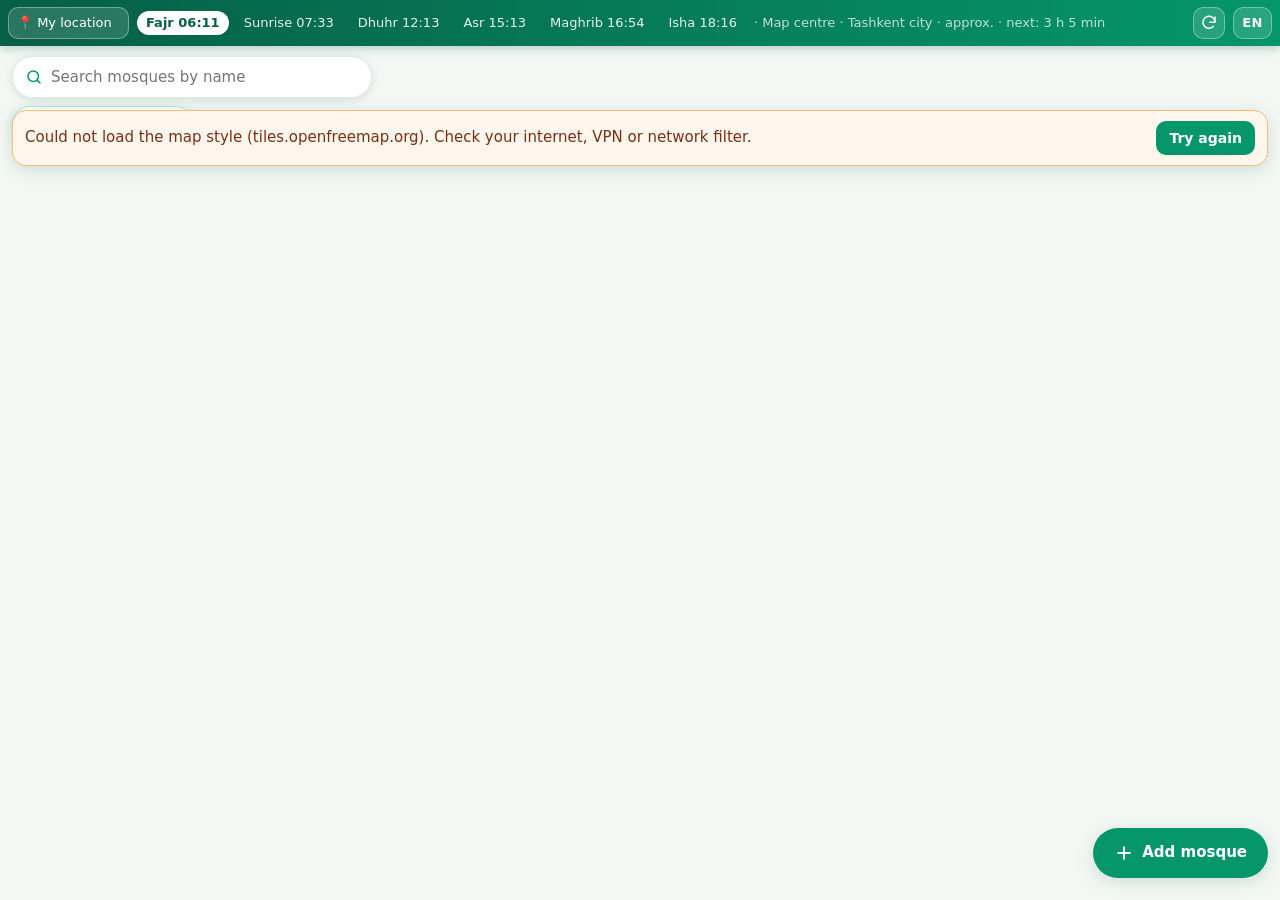
==== web/index.html @ 8be14cea "Nearest mosque: exact API, button with distance and location dot Co-Authored-By: Claude Sonnet 5.5 <" ====
<!doctype html>
<html lang="uz">
<head>
<meta charset="utf-8">
<meta name="viewport" content="width=device-width, initial-scale=1, viewport-fit=cover">
<meta name="theme-color" content="#047857">
<title data-i18n="app.title">Masjid xaritasi</title>
<link rel="preconnect" href="https://tiles.openfreemap.org" crossorigin>
<link rel="preload" as="fetch" href="https://tiles.openfreemap.org/styles/liberty" crossorigin>
<link rel="preload" as="fetch" href="https://tiles.openfreemap.org/planet" crossorigin>
<link rel="preload" as="fetch" href="/api/config" crossorigin>
<link rel="stylesheet" href="style.css">
<link rel="stylesheet" href="vendor/maplibre-gl.css">
<script src="i18n.js" defer></script>
<script src="vendor/maplibre-gl.js" defer></script>
<script src="prayer.js" defer></script>
<script src="app.js" defer></script>
</head>
<body>
<header id="prayer" role="region" data-i18n-aria="prayer.region">
  <select id="region" data-i18n-aria="prayer.region"></select>
  <div id="ptimes"></div>
  <button id="prefresh" class="icon-btn" data-i18n-aria="btn.refresh" type="button">
    <svg viewBox="0 0 24 24" width="18" height="18" aria-hidden="true"><path fill="none" stroke="currentColor" stroke-width="2" stroke-linecap="round" stroke-linejoin="round" d="M20 11a8 8 0 1 0-2.3 5.7M20 4v7h-7"/></svg>
  </button>
  <select id="lang" data-i18n-aria="lang.label"></select>
</header>

<div id="map"></div>

<div id="search">
  <svg viewBox="0 0 24 24" width="18" height="18" aria-hidden="true"><circle cx="11" cy="11" r="7" fill="none" stroke="currentColor" stroke-width="2"/><path d="m20 20-3.5-3.5" stroke="currentColor" stroke-width="2" stroke-linecap="round"/></svg>
  <input id="q" type="search" data-i18n-ph="search.ph" autocomplete="off" maxlength="60" enterkeyhint="search">
  <ul id="results" hidden></ul>
</div>

<button id="nearest" class="chip-btn" type="button">
  <svg viewBox="0 0 24 24" width="18" height="18" aria-hidden="true"><circle cx="12" cy="12" r="3.2" fill="currentColor"/><circle cx="12" cy="12" r="7.5" fill="none" stroke="currentColor" stroke-width="2"/><path d="M12 2v3M12 19v3M2 12h3M19 12h3" stroke="currentColor" stroke-width="2" stroke-linecap="round"/></svg>
  <span data-i18n="nearest.btn">Eng yaqin masjid</span>
</button>

<button id="add-btn" class="fab" type="button">
  <svg viewBox="0 0 24 24" width="20" height="20" aria-hidden="true"><path d="M12 5v14M5 12h14" stroke="currentColor" stroke-width="2.4" stroke-linecap="round"/></svg>
  <span data-i18n="btn.add">Masjid qoʻshish</span>
</button>

<div id="add-bar" hidden>
  <span id="add-hint"></span>
  <button id="add-cancel" class="btn ghost small" type="button" data-i18n="btn.cancel">Bekor</button>
</div>

<aside id="panel" hidden>
  <div class="grabber" aria-hidden="true"></div>
  <button id="panel-close" class="icon-btn close" data-i18n-aria="btn.close" type="button">
    <svg viewBox="0 0 24 24" width="20" height="20" aria-hidden="true"><path d="M6 6l12 12M18 6 6 18" stroke="currentColor" stroke-width="2.2" stroke-linecap="round"/></svg>
  </button>
  <div id="panel-body"></div>
</aside>

<div id="maperr" role="alert" hidden><span id="maperr-text"></span> <button id="maperr-retry" class="btn small" type="button" data-i18n="btn.retry">Qayta urinish</button></div>
<div id="toast" role="status" aria-live="polite" hidden></div>
</body>
</html>
---- web/style.css ----
/* masjid-uz: white + green, light, fast (no web fonts, no frameworks). */
:root{
  --g900:#064e3b;--g800:#065f46;--g700:#047857;--g600:#059669;--g500:#10b981;--g200:#a7f3d0;--g100:#d1fae5;--g50:#ecfdf5;
  --bg:#fff;--soft:#f6faf8;--fg:#0f2a21;--muted:#5b7068;--line:#e2ece7;
  --warn:#b45309;--warn-bg:#fef3c7;--danger:#b91c1c;
  --strip:46px;--r:14px;--sh:0 4px 18px rgba(6,78,59,.16);--sh-sm:0 2px 8px rgba(6,78,59,.14);
  --ease:cubic-bezier(.2,.8,.2,1);
  color-scheme:light;
}
*{box-sizing:border-box;-webkit-tap-highlight-color:transparent}
[hidden]{display:none!important}
html,body{margin:0;height:100%;height:100dvh;overflow:hidden;overscroll-behavior:none;-webkit-text-size-adjust:100%;
  font:15px/1.45 system-ui,-apple-system,"Segoe UI",Roboto,"Noto Sans","Helvetica Neue",Arial,sans-serif;background:var(--bg);color:var(--fg)}
body{-webkit-font-smoothing:antialiased}
button,input,select,textarea{font:inherit;color:inherit}
button{cursor:pointer}
:focus-visible{outline:3px solid var(--g200);outline-offset:1px}
#map{position:absolute;inset:0;background:#f4f8f5}

/* ---------- top strip: daily prayer times ---------- */
#prayer{position:absolute;left:0;right:0;top:0;z-index:20;height:calc(var(--strip) + env(safe-area-inset-top));padding:env(safe-area-inset-top) 8px 0;
  display:flex;align-items:center;gap:8px;color:#fff;font-size:13px;background:linear-gradient(90deg,var(--g800),var(--g600));box-shadow:0 2px 10px rgba(6,78,59,.28)}
#prayer select{flex:none;width:auto;max-width:176px;text-overflow:ellipsis;height:32px;padding:0 8px;border-radius:10px;border:1px solid rgba(255,255,255,.35);background:rgba(255,255,255,.14);
  color:#fff;font-size:13px;appearance:none;-webkit-appearance:none;cursor:pointer;transition:background .15s}
#prayer select:hover{background:rgba(255,255,255,.24)}
#prayer select option{color:#0f2a21;background:#fff}
#lang{max-width:64px!important;text-align:center;font-weight:700;letter-spacing:.02em}
#ptimes{display:flex;align-items:center;gap:6px;flex:1;min-width:0;overflow-x:auto;white-space:nowrap;scrollbar-width:none;mask-image:linear-gradient(90deg,#000 92%,transparent)}
#ptimes::-webkit-scrollbar{display:none}
#ptimes span{flex:none;padding:3px 9px;border-radius:99px;opacity:.9}
#ptimes span.next{background:#fff;color:var(--g800);font-weight:700;opacity:1;box-shadow:0 1px 4px rgba(0,0,0,.18)}
#ptimes span.info{opacity:.75;padding-left:2px}
.icon-btn{flex:none;display:inline-grid;place-items:center;width:32px;height:32px;padding:0;border-radius:10px;border:1px solid rgba(255,255,255,.35);background:rgba(255,255,255,.14);color:#fff;transition:background .15s,transform .15s}
.icon-btn:hover{background:rgba(255,255,255,.26)}.icon-btn:active{transform:scale(.92)}
.icon-btn.spin svg{animation:spin .7s linear}
@keyframes spin{to{transform:rotate(360deg)}}

/* ---------- search ---------- */
#search{position:absolute;z-index:15;left:12px;top:calc(var(--strip) + 10px + env(safe-area-inset-top));width:min(360px,calc(100% - 76px))}
#search>svg{position:absolute;left:13px;top:12px;color:var(--g600);pointer-events:none}
#search input{width:100%;height:42px;padding:0 14px 0 38px;border-radius:99px;border:1px solid var(--line);background:#fff;box-shadow:var(--sh-sm);transition:box-shadow .2s,border-color .2s}
#search input:focus{outline:none;border-color:var(--g500);box-shadow:0 0 0 4px rgba(16,185,129,.18),var(--sh-sm)}
#results{list-style:none;margin:6px 0 0;padding:6px;background:#fff;border-radius:var(--r);box-shadow:var(--sh);max-height:52vh;overflow:auto;animation:pop .16s var(--ease)}
#results li{padding:10px 12px;border-radius:10px;cursor:pointer;transition:background .12s}
#results li:hover,#results li:focus{background:var(--g50)}
#results li.muted{color:var(--muted);cursor:default}
@keyframes pop{from{opacity:0;transform:translateY(-4px) scale(.98)}to{opacity:1;transform:none}}

/* ---------- map chrome ---------- */
.maplibregl-ctrl-top-right{top:calc(var(--strip) + env(safe-area-inset-top))!important}
.maplibregl-ctrl-group{border-radius:12px!important;box-shadow:var(--sh-sm)!important;overflow:hidden}
.maplibregl-ctrl-group button{width:36px;height:36px}
.maplibregl-popup-content{border-radius:var(--r)!important;padding:14px!important;box-shadow:var(--sh)!important;font:inherit}
.maplibregl-popup-close-button{font-size:20px;padding:4px 9px;color:var(--muted)}

/* ---------- buttons ---------- */
.btn,.fab{display:inline-flex;align-items:center;justify-content:center;gap:8px;min-height:42px;padding:0 16px;border:1px solid transparent;border-radius:12px;font-weight:600;
  background:var(--g600);color:#fff;text-decoration:none;transition:background .15s,transform .12s,box-shadow .2s}
.btn:hover,.fab:hover{background:var(--g700)}
.btn:active,.fab:active{transform:scale(.97)}
.btn.small{min-height:34px;padding:0 12px;border-radius:10px;font-size:14px}
.btn.ghost{background:#fff;color:var(--g700);border-color:var(--g200)}
.btn.ghost:hover{background:var(--g50)}
.btn.danger{background:#fff;color:var(--danger);border-color:#fecaca}
.btn.danger:hover{background:#fef2f2}
.btn[disabled]{opacity:.55;pointer-events:none}
.fab{position:absolute;z-index:15;right:12px;bottom:calc(22px + env(safe-area-inset-bottom));min-height:50px;padding:0 20px;border-radius:99px;box-shadow:var(--sh);font-size:15px;animation:pop .3s var(--ease)}
#add-bar{position:absolute;z-index:16;left:12px;right:12px;top:calc(var(--strip) + 10px + env(safe-area-inset-top));display:flex;gap:10px;align-items:center;justify-content:space-between;
  padding:8px 8px 8px 16px;border-radius:99px;background:var(--g700);color:#fff;font-weight:600;box-shadow:var(--sh);animation:pop .2s var(--ease)}
#add-bar .btn.ghost{background:rgba(255,255,255,.16);color:#fff;border-color:rgba(255,255,255,.4)}

/* ---------- panel (bottom sheet on phones, card on wide screens) ---------- */
#panel{position:absolute;z-index:18;left:0;right:0;bottom:0;max-height:56vh;max-height:56dvh;overflow:auto;overscroll-behavior:contain;background:#fff;border-radius:22px 22px 0 0;
  padding:8px 18px calc(20px + env(safe-area-inset-bottom));box-shadow:0 -6px 28px rgba(6,78,59,.2);animation:sheet .28s var(--ease);scrollbar-width:thin}
.grabber{width:42px;height:4px;border-radius:4px;background:var(--line);margin:2px auto 8px}
#panel .close{position:absolute;right:10px;top:10px;border-color:var(--line);background:var(--soft);color:var(--muted)}
#panel .close:hover{background:var(--g50);color:var(--g700)}
@keyframes sheet{from{transform:translateY(40px);opacity:0}to{transform:none;opacity:1}}
@keyframes slide{from{transform:translateX(-24px);opacity:0}to{transform:none;opacity:1}}
@media(min-width:700px),(orientation:landscape) and (max-height:520px){
  #panel{left:12px;right:auto;top:calc(var(--strip) + 64px);bottom:12px;width:min(390px,56vw);max-height:none;border-radius:20px;padding-top:18px;animation:slide .28s var(--ease);box-shadow:var(--sh)}
  .grabber{display:none}
}
#panel-body>div{animation:fade .22s var(--ease)}
@keyframes fade{from{opacity:0;transform:translateY(6px)}to{opacity:1;transform:none}}
h2{margin:6px 40px 8px 0;font-size:20px;line-height:1.25;color:var(--g900)}
h3{margin:18px 0 8px;font-size:12px;font-weight:700;color:var(--muted);text-transform:uppercase;letter-spacing:.06em}
p{margin:8px 0}
.muted{color:var(--muted);font-size:13px}.missing{color:var(--muted);font-style:italic}
.row{display:flex;gap:8px;flex-wrap:wrap;margin:14px 0 4px}
.stack>*+*{margin-top:6px}

.badge{display:inline-flex;align-items:center;gap:6px;padding:4px 10px;border-radius:99px;font-size:12.5px;font-weight:600;background:var(--g100);color:var(--g800)}
.badge::before{content:"";width:7px;height:7px;border-radius:50%;background:var(--g600)}
.badge.verified{background:var(--g700);color:#fff}.badge.verified::before{background:#fff}
.badge.neutral{background:#eef3f0;color:var(--muted)}.badge.neutral::before{background:#9fb3aa}
.badge.reported{background:var(--warn-bg);color:var(--warn)}.badge.reported::before{background:var(--warn)}

/* prayer-time tiles */
.times{display:grid;grid-template-columns:repeat(3,1fr);gap:8px}
.tile{padding:10px 8px;border-radius:12px;background:var(--soft);border:1px solid var(--line);text-align:center}
.tile b{display:block;font-size:19px;color:var(--g800);font-variant-numeric:tabular-nums}
.tile small{display:block;color:var(--muted);font-size:12px}
.tile.empty b{color:#b6c4be;font-weight:500}
.tile.jumuah{background:var(--g50);border-color:var(--g200)}

/* forms */
label{display:block;margin:12px 0 4px;font-size:13px;font-weight:600;color:var(--muted)}
input,select,textarea{width:100%;padding:10px 12px;border-radius:12px;border:1px solid var(--line);background:#fff;transition:border-color .15s,box-shadow .15s}
input:focus,select:focus,textarea:focus{outline:none;border-color:var(--g500);box-shadow:0 0 0 4px rgba(16,185,129,.16)}
.grid{display:grid;grid-template-columns:repeat(3,1fr);gap:8px}
.grid label{margin-top:4px;font-size:12px}
.grid input{padding:8px 6px;text-align:center}
@media(max-width:380px){.grid,.times{grid-template-columns:repeat(2,1fr)}}

.hist{margin:10px 0;padding:2px 0 2px 12px;border-left:3px solid var(--g200);font-size:13.5px}
.hist b{color:var(--g800)}
.dup{margin:10px 0;padding:12px;border:1px solid #fcd34d;background:#fffbeb;border-radius:12px}
.link-btn{margin-top:8px}

/* skeleton while a mosque loads */
.sk{border-radius:10px;background:linear-gradient(90deg,#eef4f1 25%,#e2ece7 37%,#eef4f1 63%);background-size:400% 100%;animation:sk 1.2s ease infinite}
@keyframes sk{0%{background-position:100% 0}100%{background-position:0 0}}

#toast{position:absolute;z-index:40;left:50%;transform:translateX(-50%);bottom:calc(92px + env(safe-area-inset-bottom));max-width:min(92vw,420px);padding:11px 18px;border-radius:99px;
  background:var(--g900);color:#fff;font-weight:500;box-shadow:var(--sh);text-align:center;animation:pop .2s var(--ease)}
#maperr{position:absolute;z-index:30;left:12px;right:12px;top:calc(var(--strip) + 64px + env(safe-area-inset-top));display:flex;gap:10px;align-items:center;justify-content:space-between;
  padding:10px 12px;border-radius:var(--r);background:#fff7ed;border:1px solid #fdba74;color:#7c2d12;box-shadow:var(--sh)}
@media(prefers-reduced-motion:reduce){*,*::before,*::after{animation-duration:.001ms!important;transition-duration:.001ms!important}}

/* nearest-mosque button and "you are here" dot */
.chip-btn{position:absolute;z-index:15;left:12px;top:calc(var(--strip) + 60px + env(safe-area-inset-top));display:inline-flex;align-items:center;gap:7px;height:36px;padding:0 14px 0 11px;
  border-radius:99px;border:1px solid var(--g200);background:#fff;color:var(--g700);font-weight:600;font-size:14px;box-shadow:var(--sh-sm);transition:background .15s,transform .12s;animation:pop .3s var(--ease)}
.chip-btn:hover{background:var(--g50)}.chip-btn:active{transform:scale(.96)}.chip-btn[disabled]{opacity:.6;pointer-events:none}
.me-dot{width:18px;height:18px;border-radius:50%;background:#2563eb;border:3px solid #fff;box-shadow:0 0 0 6px rgba(37,99,235,.22),0 1px 5px rgba(0,0,0,.35)}
.dist{display:inline-flex;align-items:center;gap:6px;margin:8px 0 2px;padding:5px 11px;border-radius:99px;background:var(--g50);border:1px solid var(--g200);color:var(--g800);font-weight:700;font-size:13px}
---- web/vendor/maplibre-gl.css ----
.maplibregl-map{font:12px/20px Helvetica Neue,Arial,Helvetica,sans-serif;overflow:hidden;position:relative;-webkit-tap-highlight-color:rgb(0 0 0/0)}.maplibregl-canvas{left:0;position:absolute;top:0}.maplibregl-map:fullscreen{height:100%;width:100%}.maplibregl-ctrl-group button.maplibregl-ctrl-compass{touch-action:none}.maplibregl-canvas-container.maplibregl-interactive,.maplibregl-ctrl-group button.maplibregl-ctrl-compass{cursor:grab;-webkit-user-select:none;-moz-user-select:none;user-select:none}.maplibregl-canvas-container.maplibregl-interactive.maplibregl-track-pointer{cursor:pointer}.maplibregl-canvas-container.maplibregl-interactive:active,.maplibregl-ctrl-group button.maplibregl-ctrl-compass:active{cursor:grabbing}.maplibregl-canvas-container.maplibregl-touch-zoom-rotate,.maplibregl-canvas-container.maplibregl-touch-zoom-rotate .maplibregl-canvas{touch-action:pan-x pan-y}.maplibregl-canvas-container.maplibregl-touch-drag-pan,.maplibregl-canvas-container.maplibregl-touch-drag-pan .maplibregl-canvas{touch-action:pinch-zoom}.maplibregl-canvas-container.maplibregl-touch-zoom-rotate.maplibregl-touch-drag-pan,.maplibregl-canvas-container.maplibregl-touch-zoom-rotate.maplibregl-touch-drag-pan .maplibregl-canvas{touch-action:none}.maplibregl-canvas-container.maplibregl-touch-drag-pan.maplibregl-cooperative-gestures,.maplibregl-canvas-container.maplibregl-touch-drag-pan.maplibregl-cooperative-gestures .maplibregl-canvas{touch-action:pan-x pan-y}.maplibregl-ctrl-bottom-left,.maplibregl-ctrl-bottom-right,.maplibregl-ctrl-top-left,.maplibregl-ctrl-top-right{pointer-events:none;position:absolute;z-index:2}.maplibregl-ctrl-top-left{left:0;top:0}.maplibregl-ctrl-top-right{right:0;top:0}.maplibregl-ctrl-bottom-left{bottom:0;left:0}.maplibregl-ctrl-bottom-right{bottom:0;right:0}.maplibregl-ctrl{clear:both;pointer-events:auto;transform:translate(0)}.maplibregl-ctrl-top-left .maplibregl-ctrl{float:left;margin:10px 0 0 10px}.maplibregl-ctrl-top-right .maplibregl-ctrl{float:right;margin:10px 10px 0 0}.maplibregl-ctrl-bottom-left .maplibregl-ctrl{float:left;margin:0 0 10px 10px}.maplibregl-ctrl-bottom-right .maplibregl-ctrl{float:right;margin:0 10px 10px 0}.maplibregl-ctrl-group{background:#fff;border-radius:4px}.maplibregl-ctrl-group:not(:empty){box-shadow:0 0 0 2px rgba(0,0,0,.1)}@media (forced-colors:active){.maplibregl-ctrl-group:not(:empty){box-shadow:0 0 0 2px ButtonText}}.maplibregl-ctrl-group button{background-color:transparent;border:0;box-sizing:border-box;cursor:pointer;display:block;height:29px;outline:none;padding:0;width:29px}.maplibregl-ctrl-group button+button{border-top:1px solid #ddd}.maplibregl-ctrl button .maplibregl-ctrl-icon{background-position:50%;background-repeat:no-repeat;display:block;height:100%;width:100%}@media (forced-colors:active){.maplibregl-ctrl-icon{background-color:transparent}.maplibregl-ctrl-group button+button{border-top:1px solid ButtonText}}.maplibregl-ctrl button::-moz-focus-inner{border:0;padding:0}.maplibregl-ctrl-attrib-button:focus,.maplibregl-ctrl-group button:focus{box-shadow:0 0 2px 2px #0096ff}.maplibregl-ctrl button:disabled{cursor:not-allowed}.maplibregl-ctrl button:disabled .maplibregl-ctrl-icon{opacity:.25}.maplibregl-ctrl button:not(:disabled):hover{background-color:rgb(0 0 0/5%)}.maplibregl-ctrl-group button:focus:focus-visible{box-shadow:0 0 2px 2px #0096ff}.maplibregl-ctrl-group button:focus:not(:focus-visible){box-shadow:none}.maplibregl-ctrl-group button:focus:first-child{border-radius:4px 4px 0 0}.maplibregl-ctrl-group button:focus:last-child{border-radius:0 0 4px 4px}.maplibregl-ctrl-group button:focus:only-child{border-radius:inherit}.maplibregl-ctrl button.maplibregl-ctrl-zoom-out .maplibregl-ctrl-icon{background-image:url("data:image/svg+xml;charset=utf-8,%3Csvg xmlns='http://www.w3.org/2000/svg' width='29' height='29' fill='%23333' viewBox='0 0 29 29'%3E%3Cpath d='M10 13c-.75 0-1.5.75-1.5 1.5S9.25 16 10 16h9c.75 0 1.5-.75 1.5-1.5S19.75 13 19 13z'/%3E%3C/svg%3E")}.maplibregl-ctrl button.maplibregl-ctrl-zoom-in .maplibregl-ctrl-icon{background-image:url("data:image/svg+xml;charset=utf-8,%3Csvg xmlns='http://www.w3.org/2000/svg' width='29' height='29' fill='%23333' viewBox='0 0 29 29'%3E%3Cpath d='M14.5 8.5c-.75 0-1.5.75-1.5 1.5v3h-3c-.75 0-1.5.75-1.5 1.5S9.25 16 10 16h3v3c0 .75.75 1.5 1.5 1.5S16 19.75 16 19v-3h3c.75 0 1.5-.75 1.5-1.5S19.75 13 19 13h-3v-3c0-.75-.75-1.5-1.5-1.5'/%3E%3C/svg%3E")}@media (forced-colors:active){.maplibregl-ctrl button.maplibregl-ctrl-zoom-out .maplibregl-ctrl-icon{background-image:url("data:image/svg+xml;charset=utf-8,%3Csvg xmlns='http://www.w3.org/2000/svg' width='29' height='29' fill='%23fff' viewBox='0 0 29 29'%3E%3Cpath d='M10 13c-.75 0-1.5.75-1.5 1.5S9.25 16 10 16h9c.75 0 1.5-.75 1.5-1.5S19.75 13 19 13z'/%3E%3C/svg%3E")}.maplibregl-ctrl button.maplibregl-ctrl-zoom-in .maplibregl-ctrl-icon{background-image:url("data:image/svg+xml;charset=utf-8,%3Csvg xmlns='http://www.w3.org/2000/svg' width='29' height='29' fill='%23fff' viewBox='0 0 29 29'%3E%3Cpath d='M14.5 8.5c-.75 0-1.5.75-1.5 1.5v3h-3c-.75 0-1.5.75-1.5 1.5S9.25 16 10 16h3v3c0 .75.75 1.5 1.5 1.5S16 19.75 16 19v-3h3c.75 0 1.5-.75 1.5-1.5S19.75 13 19 13h-3v-3c0-.75-.75-1.5-1.5-1.5'/%3E%3C/svg%3E")}}@media (forced-colors:active) and (prefers-color-scheme:light){.maplibregl-ctrl button.maplibregl-ctrl-zoom-out .maplibregl-ctrl-icon{background-image:url("data:image/svg+xml;charset=utf-8,%3Csvg xmlns='http://www.w3.org/2000/svg' width='29' height='29' viewBox='0 0 29 29'%3E%3Cpath d='M10 13c-.75 0-1.5.75-1.5 1.5S9.25 16 10 16h9c.75 0 1.5-.75 1.5-1.5S19.75 13 19 13z'/%3E%3C/svg%3E")}.maplibregl-ctrl button.maplibregl-ctrl-zoom-in .maplibregl-ctrl-icon{background-image:url("data:image/svg+xml;charset=utf-8,%3Csvg xmlns='http://www.w3.org/2000/svg' width='29' height='29' viewBox='0 0 29 29'%3E%3Cpath d='M14.5 8.5c-.75 0-1.5.75-1.5 1.5v3h-3c-.75 0-1.5.75-1.5 1.5S9.25 16 10 16h3v3c0 .75.75 1.5 1.5 1.5S16 19.75 16 19v-3h3c.75 0 1.5-.75 1.5-1.5S19.75 13 19 13h-3v-3c0-.75-.75-1.5-1.5-1.5'/%3E%3C/svg%3E")}}.maplibregl-ctrl button.maplibregl-ctrl-fullscreen .maplibregl-ctrl-icon{background-image:url("data:image/svg+xml;charset=utf-8,%3Csvg xmlns='http://www.w3.org/2000/svg' width='29' height='29' fill='%23333' viewBox='0 0 29 29'%3E%3Cpath d='M24 16v5.5c0 1.75-.75 2.5-2.5 2.5H16v-1l3-1.5-4-5.5 1-1 5.5 4 1.5-3zM6 16l1.5 3 5.5-4 1 1-4 5.5 3 1.5v1H7.5C5.75 24 5 23.25 5 21.5V16zm7-11v1l-3 1.5 4 5.5-1 1-5.5-4L6 13H5V7.5C5 5.75 5.75 5 7.5 5zm11 2.5c0-1.75-.75-2.5-2.5-2.5H16v1l3 1.5-4 5.5 1 1 5.5-4 1.5 3h1z'/%3E%3C/svg%3E")}.maplibregl-ctrl button.maplibregl-ctrl-shrink .maplibregl-ctrl-icon{background-image:url("data:image/svg+xml;charset=utf-8,%3Csvg xmlns='http://www.w3.org/2000/svg' width='29' height='29' viewBox='0 0 29 29'%3E%3Cpath d='M18.5 16c-1.75 0-2.5.75-2.5 2.5V24h1l1.5-3 5.5 4 1-1-4-5.5 3-1.5v-1zM13 18.5c0-1.75-.75-2.5-2.5-2.5H5v1l3 1.5L4 24l1 1 5.5-4 1.5 3h1zm3-8c0 1.75.75 2.5 2.5 2.5H24v-1l-3-1.5L25 5l-1-1-5.5 4L17 5h-1zM10.5 13c1.75 0 2.5-.75 2.5-2.5V5h-1l-1.5 3L5 4 4 5l4 5.5L5 12v1z'/%3E%3C/svg%3E")}@media (forced-colors:active){.maplibregl-ctrl button.maplibregl-ctrl-fullscreen .maplibregl-ctrl-icon{background-image:url("data:image/svg+xml;charset=utf-8,%3Csvg xmlns='http://www.w3.org/2000/svg' width='29' height='29' fill='%23fff' viewBox='0 0 29 29'%3E%3Cpath d='M24 16v5.5c0 1.75-.75 2.5-2.5 2.5H16v-1l3-1.5-4-5.5 1-1 5.5 4 1.5-3zM6 16l1.5 3 5.5-4 1 1-4 5.5 3 1.5v1H7.5C5.75 24 5 23.25 5 21.5V16zm7-11v1l-3 1.5 4 5.5-1 1-5.5-4L6 13H5V7.5C5 5.75 5.75 5 7.5 5zm11 2.5c0-1.75-.75-2.5-2.5-2.5H16v1l3 1.5-4 5.5 1 1 5.5-4 1.5 3h1z'/%3E%3C/svg%3E")}.maplibregl-ctrl button.maplibregl-ctrl-shrink .maplibregl-ctrl-icon{background-image:url("data:image/svg+xml;charset=utf-8,%3Csvg xmlns='http://www.w3.org/2000/svg' width='29' height='29' fill='%23fff' viewBox='0 0 29 29'%3E%3Cpath d='M18.5 16c-1.75 0-2.5.75-2.5 2.5V24h1l1.5-3 5.5 4 1-1-4-5.5 3-1.5v-1zM13 18.5c0-1.75-.75-2.5-2.5-2.5H5v1l3 1.5L4 24l1 1 5.5-4 1.5 3h1zm3-8c0 1.75.75 2.5 2.5 2.5H24v-1l-3-1.5L25 5l-1-1-5.5 4L17 5h-1zM10.5 13c1.75 0 2.5-.75 2.5-2.5V5h-1l-1.5 3L5 4 4 5l4 5.5L5 12v1z'/%3E%3C/svg%3E")}}@media (forced-colors:active) and (prefers-color-scheme:light){.maplibregl-ctrl button.maplibregl-ctrl-fullscreen .maplibregl-ctrl-icon{background-image:url("data:image/svg+xml;charset=utf-8,%3Csvg xmlns='http://www.w3.org/2000/svg' width='29' height='29' viewBox='0 0 29 29'%3E%3Cpath d='M24 16v5.5c0 1.75-.75 2.5-2.5 2.5H16v-1l3-1.5-4-5.5 1-1 5.5 4 1.5-3zM6 16l1.5 3 5.5-4 1 1-4 5.5 3 1.5v1H7.5C5.75 24 5 23.25 5 21.5V16zm7-11v1l-3 1.5 4 5.5-1 1-5.5-4L6 13H5V7.5C5 5.75 5.75 5 7.5 5zm11 2.5c0-1.75-.75-2.5-2.5-2.5H16v1l3 1.5-4 5.5 1 1 5.5-4 1.5 3h1z'/%3E%3C/svg%3E")}.maplibregl-ctrl button.maplibregl-ctrl-shrink .maplibregl-ctrl-icon{background-image:url("data:image/svg+xml;charset=utf-8,%3Csvg xmlns='http://www.w3.org/2000/svg' width='29' height='29' viewBox='0 0 29 29'%3E%3Cpath d='M18.5 16c-1.75 0-2.5.75-2.5 2.5V24h1l1.5-3 5.5 4 1-1-4-5.5 3-1.5v-1zM13 18.5c0-1.75-.75-2.5-2.5-2.5H5v1l3 1.5L4 24l1 1 5.5-4 1.5 3h1zm3-8c0 1.75.75 2.5 2.5 2.5H24v-1l-3-1.5L25 5l-1-1-5.5 4L17 5h-1zM10.5 13c1.75 0 2.5-.75 2.5-2.5V5h-1l-1.5 3L5 4 4 5l4 5.5L5 12v1z'/%3E%3C/svg%3E")}}.maplibregl-ctrl button.maplibregl-ctrl-compass .maplibregl-ctrl-icon{background-image:url("data:image/svg+xml;charset=utf-8,%3Csvg xmlns='http://www.w3.org/2000/svg' width='29' height='29' fill='%23333' viewBox='0 0 29 29'%3E%3Cpath d='m10.5 14 4-8 4 8z'/%3E%3Cpath fill='%23ccc' d='m10.5 16 4 8 4-8z'/%3E%3C/svg%3E")}@media (forced-colors:active){.maplibregl-ctrl button.maplibregl-ctrl-compass .maplibregl-ctrl-icon{background-image:url("data:image/svg+xml;charset=utf-8,%3Csvg xmlns='http://www.w3.org/2000/svg' width='29' height='29' fill='%23fff' viewBox='0 0 29 29'%3E%3Cpath d='m10.5 14 4-8 4 8z'/%3E%3Cpath fill='%23ccc' d='m10.5 16 4 8 4-8z'/%3E%3C/svg%3E")}}@media (forced-colors:active) and (prefers-color-scheme:light){.maplibregl-ctrl button.maplibregl-ctrl-compass .maplibregl-ctrl-icon{background-image:url("data:image/svg+xml;charset=utf-8,%3Csvg xmlns='http://www.w3.org/2000/svg' width='29' height='29' viewBox='0 0 29 29'%3E%3Cpath d='m10.5 14 4-8 4 8z'/%3E%3Cpath fill='%23ccc' d='m10.5 16 4 8 4-8z'/%3E%3C/svg%3E")}}.maplibregl-ctrl button.maplibregl-ctrl-terrain .maplibregl-ctrl-icon{background-image:url("data:image/svg+xml;charset=utf-8,%3Csvg xmlns='http://www.w3.org/2000/svg' width='22' height='22' fill='%23333' viewBox='0 0 22 22'%3E%3Cpath d='m1.754 13.406 4.453-4.851 3.09 3.09 3.281 3.277.969-.969-3.309-3.312 3.844-4.121 6.148 6.886h1.082v-.855l-7.207-8.07-4.84 5.187L6.169 6.57l-5.48 5.965v.871ZM.688 16.844h20.625v1.375H.688Zm0 0'/%3E%3C/svg%3E")}.maplibregl-ctrl button.maplibregl-ctrl-terrain-enabled .maplibregl-ctrl-icon{background-image:url("data:image/svg+xml;charset=utf-8,%3Csvg xmlns='http://www.w3.org/2000/svg' width='22' height='22' fill='%2333b5e5' viewBox='0 0 22 22'%3E%3Cpath d='m1.754 13.406 4.453-4.851 3.09 3.09 3.281 3.277.969-.969-3.309-3.312 3.844-4.121 6.148 6.886h1.082v-.855l-7.207-8.07-4.84 5.187L6.169 6.57l-5.48 5.965v.871ZM.688 16.844h20.625v1.375H.688Zm0 0'/%3E%3C/svg%3E")}.maplibregl-ctrl button.maplibregl-ctrl-geolocate .maplibregl-ctrl-icon{background-image:url("data:image/svg+xml;charset=utf-8,%3Csvg xmlns='http://www.w3.org/2000/svg' width='29' height='29' fill='%23333' viewBox='0 0 20 20'%3E%3Cpath d='M10 4C9 4 9 5 9 5v.1A5 5 0 0 0 5.1 9H5s-1 0-1 1 1 1 1 1h.1A5 5 0 0 0 9 14.9v.1s0 1 1 1 1-1 1-1v-.1a5 5 0 0 0 3.9-3.9h.1s1 0 1-1-1-1-1-1h-.1A5 5 0 0 0 11 5.1V5s0-1-1-1m0 2.5a3.5 3.5 0 1 1 0 7 3.5 3.5 0 1 1 0-7'/%3E%3Ccircle cx='10' cy='10' r='2'/%3E%3C/svg%3E")}.maplibregl-ctrl button.maplibregl-ctrl-geolocate:disabled .maplibregl-ctrl-icon{background-image:url("data:image/svg+xml;charset=utf-8,%3Csvg xmlns='http://www.w3.org/2000/svg' width='29' height='29' fill='%23aaa' viewBox='0 0 20 20'%3E%3Cpath d='M10 4C9 4 9 5 9 5v.1A5 5 0 0 0 5.1 9H5s-1 0-1 1 1 1 1 1h.1A5 5 0 0 0 9 14.9v.1s0 1 1 1 1-1 1-1v-.1a5 5 0 0 0 3.9-3.9h.1s1 0 1-1-1-1-1-1h-.1A5 5 0 0 0 11 5.1V5s0-1-1-1m0 2.5a3.5 3.5 0 1 1 0 7 3.5 3.5 0 1 1 0-7'/%3E%3Ccircle cx='10' cy='10' r='2'/%3E%3Cpath fill='red' d='m14 5 1 1-9 9-1-1z'/%3E%3C/svg%3E")}.maplibregl-ctrl button.maplibregl-ctrl-geolocate.maplibregl-ctrl-geolocate-active .maplibregl-ctrl-icon{background-image:url("data:image/svg+xml;charset=utf-8,%3Csvg xmlns='http://www.w3.org/2000/svg' width='29' height='29' fill='%2333b5e5' viewBox='0 0 20 20'%3E%3Cpath d='M10 4C9 4 9 5 9 5v.1A5 5 0 0 0 5.1 9H5s-1 0-1 1 1 1 1 1h.1A5 5 0 0 0 9 14.9v.1s0 1 1 1 1-1 1-1v-.1a5 5 0 0 0 3.9-3.9h.1s1 0 1-1-1-1-1-1h-.1A5 5 0 0 0 11 5.1V5s0-1-1-1m0 2.5a3.5 3.5 0 1 1 0 7 3.5 3.5 0 1 1 0-7'/%3E%3Ccircle cx='10' cy='10' r='2'/%3E%3C/svg%3E")}.maplibregl-ctrl button.maplibregl-ctrl-geolocate.maplibregl-ctrl-geolocate-active-error .maplibregl-ctrl-icon{background-image:url("data:image/svg+xml;charset=utf-8,%3Csvg xmlns='http://www.w3.org/2000/svg' width='29' height='29' fill='%23e58978' viewBox='0 0 20 20'%3E%3Cpath d='M10 4C9 4 9 5 9 5v.1A5 5 0 0 0 5.1 9H5s-1 0-1 1 1 1 1 1h.1A5 5 0 0 0 9 14.9v.1s0 1 1 1 1-1 1-1v-.1a5 5 0 0 0 3.9-3.9h.1s1 0 1-1-1-1-1-1h-.1A5 5 0 0 0 11 5.1V5s0-1-1-1m0 2.5a3.5 3.5 0 1 1 0 7 3.5 3.5 0 1 1 0-7'/%3E%3Ccircle cx='10' cy='10' r='2'/%3E%3C/svg%3E")}.maplibregl-ctrl button.maplibregl-ctrl-geolocate.maplibregl-ctrl-geolocate-background .maplibregl-ctrl-icon{background-image:url("data:image/svg+xml;charset=utf-8,%3Csvg xmlns='http://www.w3.org/2000/svg' width='29' height='29' fill='%2333b5e5' viewBox='0 0 20 20'%3E%3Cpath d='M10 4C9 4 9 5 9 5v.1A5 5 0 0 0 5.1 9H5s-1 0-1 1 1 1 1 1h.1A5 5 0 0 0 9 14.9v.1s0 1 1 1 1-1 1-1v-.1a5 5 0 0 0 3.9-3.9h.1s1 0 1-1-1-1-1-1h-.1A5 5 0 0 0 11 5.1V5s0-1-1-1m0 2.5a3.5 3.5 0 1 1 0 7 3.5 3.5 0 1 1 0-7'/%3E%3C/svg%3E")}.maplibregl-ctrl button.maplibregl-ctrl-geolocate.maplibregl-ctrl-geolocate-background-error .maplibregl-ctrl-icon{background-image:url("data:image/svg+xml;charset=utf-8,%3Csvg xmlns='http://www.w3.org/2000/svg' width='29' height='29' fill='%23e54e33' viewBox='0 0 20 20'%3E%3Cpath d='M10 4C9 4 9 5 9 5v.1A5 5 0 0 0 5.1 9H5s-1 0-1 1 1 1 1 1h.1A5 5 0 0 0 9 14.9v.1s0 1 1 1 1-1 1-1v-.1a5 5 0 0 0 3.9-3.9h.1s1 0 1-1-1-1-1-1h-.1A5 5 0 0 0 11 5.1V5s0-1-1-1m0 2.5a3.5 3.5 0 1 1 0 7 3.5 3.5 0 1 1 0-7'/%3E%3C/svg%3E")}.maplibregl-ctrl button.maplibregl-ctrl-geolocate.maplibregl-ctrl-geolocate-waiting .maplibregl-ctrl-icon{animation:maplibregl-spin 2s linear infinite}@media (forced-colors:active){.maplibregl-ctrl button.maplibregl-ctrl-geolocate .maplibregl-ctrl-icon{background-image:url("data:image/svg+xml;charset=utf-8,%3Csvg xmlns='http://www.w3.org/2000/svg' width='29' height='29' fill='%23fff' viewBox='0 0 20 20'%3E%3Cpath d='M10 4C9 4 9 5 9 5v.1A5 5 0 0 0 5.1 9H5s-1 0-1 1 1 1 1 1h.1A5 5 0 0 0 9 14.9v.1s0 1 1 1 1-1 1-1v-.1a5 5 0 0 0 3.9-3.9h.1s1 0 1-1-1-1-1-1h-.1A5 5 0 0 0 11 5.1V5s0-1-1-1m0 2.5a3.5 3.5 0 1 1 0 7 3.5 3.5 0 1 1 0-7'/%3E%3Ccircle cx='10' cy='10' r='2'/%3E%3C/svg%3E")}.maplibregl-ctrl button.maplibregl-ctrl-geolocate:disabled .maplibregl-ctrl-icon{background-image:url("data:image/svg+xml;charset=utf-8,%3Csvg xmlns='http://www.w3.org/2000/svg' width='29' height='29' fill='%23999' viewBox='0 0 20 20'%3E%3Cpath d='M10 4C9 4 9 5 9 5v.1A5 5 0 0 0 5.1 9H5s-1 0-1 1 1 1 1 1h.1A5 5 0 0 0 9 14.9v.1s0 1 1 1 1-1 1-1v-.1a5 5 0 0 0 3.9-3.9h.1s1 0 1-1-1-1-1-1h-.1A5 5 0 0 0 11 5.1V5s0-1-1-1m0 2.5a3.5 3.5 0 1 1 0 7 3.5 3.5 0 1 1 0-7'/%3E%3Ccircle cx='10' cy='10' r='2'/%3E%3Cpath fill='red' d='m14 5 1 1-9 9-1-1z'/%3E%3C/svg%3E")}.maplibregl-ctrl button.maplibregl-ctrl-geolocate.maplibregl-ctrl-geolocate-active .maplibregl-ctrl-icon{background-image:url("data:image/svg+xml;charset=utf-8,%3Csvg xmlns='http://www.w3.org/2000/svg' width='29' height='29' fill='%2333b5e5' viewBox='0 0 20 20'%3E%3Cpath d='M10 4C9 4 9 5 9 5v.1A5 5 0 0 0 5.1 9H5s-1 0-1 1 1 1 1 1h.1A5 5 0 0 0 9 14.9v.1s0 1 1 1 1-1 1-1v-.1a5 5 0 0 0 3.9-3.9h.1s1 0 1-1-1-1-1-1h-.1A5 5 0 0 0 11 5.1V5s0-1-1-1m0 2.5a3.5 3.5 0 1 1 0 7 3.5 3.5 0 1 1 0-7'/%3E%3Ccircle cx='10' cy='10' r='2'/%3E%3C/svg%3E")}.maplibregl-ctrl button.maplibregl-ctrl-geolocate.maplibregl-ctrl-geolocate-active-error .maplibregl-ctrl-icon{background-image:url("data:image/svg+xml;charset=utf-8,%3Csvg xmlns='http://www.w3.org/2000/svg' width='29' height='29' fill='%23e58978' viewBox='0 0 20 20'%3E%3Cpath d='M10 4C9 4 9 5 9 5v.1A5 5 0 0 0 5.1 9H5s-1 0-1 1 1 1 1 1h.1A5 5 0 0 0 9 14.9v.1s0 1 1 1 1-1 1-1v-.1a5 5 0 0 0 3.9-3.9h.1s1 0 1-1-1-1-1-1h-.1A5 5 0 0 0 11 5.1V5s0-1-1-1m0 2.5a3.5 3.5 0 1 1 0 7 3.5 3.5 0 1 1 0-7'/%3E%3Ccircle cx='10' cy='10' r='2'/%3E%3C/svg%3E")}.maplibregl-ctrl button.maplibregl-ctrl-geolocate.maplibregl-ctrl-geolocate-background .maplibregl-ctrl-icon{background-image:url("data:image/svg+xml;charset=utf-8,%3Csvg xmlns='http://www.w3.org/2000/svg' width='29' height='29' fill='%2333b5e5' viewBox='0 0 20 20'%3E%3Cpath d='M10 4C9 4 9 5 9 5v.1A5 5 0 0 0 5.1 9H5s-1 0-1 1 1 1 1 1h.1A5 5 0 0 0 9 14.9v.1s0 1 1 1 1-1 1-1v-.1a5 5 0 0 0 3.9-3.9h.1s1 0 1-1-1-1-1-1h-.1A5 5 0 0 0 11 5.1V5s0-1-1-1m0 2.5a3.5 3.5 0 1 1 0 7 3.5 3.5 0 1 1 0-7'/%3E%3C/svg%3E")}.maplibregl-ctrl button.maplibregl-ctrl-geolocate.maplibregl-ctrl-geolocate-background-error .maplibregl-ctrl-icon{background-image:url("data:image/svg+xml;charset=utf-8,%3Csvg xmlns='http://www.w3.org/2000/svg' width='29' height='29' fill='%23e54e33' viewBox='0 0 20 20'%3E%3Cpath d='M10 4C9 4 9 5 9 5v.1A5 5 0 0 0 5.1 9H5s-1 0-1 1 1 1 1 1h.1A5 5 0 0 0 9 14.9v.1s0 1 1 1 1-1 1-1v-.1a5 5 0 0 0 3.9-3.9h.1s1 0 1-1-1-1-1-1h-.1A5 5 0 0 0 11 5.1V5s0-1-1-1m0 2.5a3.5 3.5 0 1 1 0 7 3.5 3.5 0 1 1 0-7'/%3E%3C/svg%3E")}}@media (forced-colors:active) and (prefers-color-scheme:light){.maplibregl-ctrl button.maplibregl-ctrl-geolocate .maplibregl-ctrl-icon{background-image:url("data:image/svg+xml;charset=utf-8,%3Csvg xmlns='http://www.w3.org/2000/svg' width='29' height='29' viewBox='0 0 20 20'%3E%3Cpath d='M10 4C9 4 9 5 9 5v.1A5 5 0 0 0 5.1 9H5s-1 0-1 1 1 1 1 1h.1A5 5 0 0 0 9 14.9v.1s0 1 1 1 1-1 1-1v-.1a5 5 0 0 0 3.9-3.9h.1s1 0 1-1-1-1-1-1h-.1A5 5 0 0 0 11 5.1V5s0-1-1-1m0 2.5a3.5 3.5 0 1 1 0 7 3.5 3.5 0 1 1 0-7'/%3E%3Ccircle cx='10' cy='10' r='2'/%3E%3C/svg%3E")}.maplibregl-ctrl button.maplibregl-ctrl-geolocate:disabled .maplibregl-ctrl-icon{background-image:url("data:image/svg+xml;charset=utf-8,%3Csvg xmlns='http://www.w3.org/2000/svg' width='29' height='29' fill='%23666' viewBox='0 0 20 20'%3E%3Cpath d='M10 4C9 4 9 5 9 5v.1A5 5 0 0 0 5.1 9H5s-1 0-1 1 1 1 1 1h.1A5 5 0 0 0 9 14.9v.1s0 1 1 1 1-1 1-1v-.1a5 5 0 0 0 3.9-3.9h.1s1 0 1-1-1-1-1-1h-.1A5 5 0 0 0 11 5.1V5s0-1-1-1m0 2.5a3.5 3.5 0 1 1 0 7 3.5 3.5 0 1 1 0-7'/%3E%3Ccircle cx='10' cy='10' r='2'/%3E%3Cpath fill='red' d='m14 5 1 1-9 9-1-1z'/%3E%3C/svg%3E")}}@keyframes maplibregl-spin{0%{transform:rotate(0deg)}to{transform:rotate(1turn)}}a.maplibregl-ctrl-logo{background-image:url("data:image/svg+xml;charset=utf-8,%3Csvg xmlns='http://www.w3.org/2000/svg' width='88' height='23' fill='none'%3E%3Cpath fill='%23000' fill-opacity='.4' fill-rule='evenodd' d='M17.408 16.796h-1.827l2.501-12.095h.198l3.324 6.533.988 2.19.988-2.19 3.258-6.533h.181l2.6 12.095h-1.81l-1.218-5.644-.362-1.71-.658 1.71-2.929 5.644h-.098l-2.914-5.644-.757-1.71-.345 1.71zm1.958-3.42-.726 3.663a1.255 1.255 0 0 1-1.232 1.011h-1.827a1.255 1.255 0 0 1-1.229-1.509l2.501-12.095a1.255 1.255 0 0 1 1.23-1.001h.197a1.25 1.25 0 0 1 1.12.685l3.19 6.273 3.125-6.263a1.25 1.25 0 0 1 1.123-.695h.181a1.255 1.255 0 0 1 1.227.991l1.443 6.71a5 5 0 0 1 .314-.787l.009-.016a4.6 4.6 0 0 1 1.777-1.887c.782-.46 1.668-.667 2.611-.667a4.6 4.6 0 0 1 1.7.32l.306.134c.21-.16.474-.256.759-.256h1.694a1.255 1.255 0 0 1 1.212.925 1.255 1.255 0 0 1 1.212-.925h1.711c.284 0 .545.094.755.252.613-.3 1.312-.45 2.075-.45 1.356 0 2.557.445 3.482 1.4q.47.48.763 1.064V4.701a1.255 1.255 0 0 1 1.255-1.255h1.86A1.255 1.255 0 0 1 54.44 4.7v9.194h2.217c.19 0 .37.043.532.118v-4.77c0-.356.147-.678.385-.906a2.42 2.42 0 0 1-.682-1.71c0-.665.267-1.253.735-1.7a2.45 2.45 0 0 1 1.722-.674 2.43 2.43 0 0 1 1.705.675q.318.302.504.683V4.7a1.255 1.255 0 0 1 1.255-1.255h1.744A1.255 1.255 0 0 1 65.812 4.7v3.335a4.8 4.8 0 0 1 1.526-.246c.938 0 1.817.214 2.59.69a4.47 4.47 0 0 1 1.67 1.743v-.98a1.255 1.255 0 0 1 1.256-1.256h1.777c.233 0 .451.064.639.174a3.4 3.4 0 0 1 1.567-.372c.346 0 .861.02 1.285.232a1.25 1.25 0 0 1 .689 1.004 4.7 4.7 0 0 1 .853-.588c.795-.44 1.675-.647 2.61-.647 1.385 0 2.65.39 3.525 1.396.836.938 1.168 2.173 1.168 3.528q-.001.515-.056 1.051a1.255 1.255 0 0 1-.947 1.09l.408.952a1.255 1.255 0 0 1-.477 1.552c-.418.268-.92.463-1.458.612-.613.171-1.304.244-2.049.244-1.06 0-2.043-.207-2.886-.698l-.015-.008c-.798-.48-1.419-1.135-1.818-1.963l-.004-.008a5.8 5.8 0 0 1-.548-2.512q0-.429.053-.843a1.3 1.3 0 0 1-.333-.086l-.166-.004c-.223 0-.426.062-.643.228-.03.024-.142.139-.142.59v3.883a1.255 1.255 0 0 1-1.256 1.256h-1.777a1.255 1.255 0 0 1-1.256-1.256V15.69l-.032.057a4.8 4.8 0 0 1-1.86 1.833 5.04 5.04 0 0 1-2.484.634 4.5 4.5 0 0 1-1.935-.424 1.25 1.25 0 0 1-.764.258h-1.71a1.255 1.255 0 0 1-1.256-1.255V7.687a2.4 2.4 0 0 1-.428.625c.253.23.412.561.412.93v7.553a1.255 1.255 0 0 1-1.256 1.255h-1.843a1.25 1.25 0 0 1-.894-.373c-.228.23-.544.373-.894.373H51.32a1.255 1.255 0 0 1-1.256-1.255v-1.251l-.061.117a4.7 4.7 0 0 1-1.782 1.884 4.77 4.77 0 0 1-2.485.67 5.6 5.6 0 0 1-1.485-.188l.009 2.764a1.255 1.255 0 0 1-1.255 1.259h-1.729a1.255 1.255 0 0 1-1.255-1.255v-3.537a1.255 1.255 0 0 1-1.167.793h-1.679a1.25 1.25 0 0 1-.77-.263 4.5 4.5 0 0 1-1.945.429c-.885 0-1.724-.21-2.495-.632l-.017-.01a5 5 0 0 1-1.081-.836 1.255 1.255 0 0 1-1.254 1.312h-1.81a1.255 1.255 0 0 1-1.228-.99l-.782-3.625-2.044 3.939a1.25 1.25 0 0 1-1.115.676h-.098a1.25 1.25 0 0 1-1.116-.68l-2.061-3.994zM35.92 16.63l.207-.114.223-.15q.493-.356.735-.785l.061-.118.033 1.332h1.678V9.242h-1.694l-.033 1.267q-.133-.329-.526-.658l-.032-.028a3.2 3.2 0 0 0-.668-.428l-.27-.12a3.3 3.3 0 0 0-1.235-.23q-1.136-.001-1.974.493a3.36 3.36 0 0 0-1.3 1.382q-.445.89-.444 2.074 0 1.2.51 2.107a3.8 3.8 0 0 0 1.382 1.381 3.9 3.9 0 0 0 1.893.477q.795 0 1.455-.33zm-2.789-5.38q-.576.675-.575 1.762 0 1.102.559 1.794.576.675 1.645.675a2.25 2.25 0 0 0 .934-.19 2.2 2.2 0 0 0 .468-.29l.178-.161a2.2 2.2 0 0 0 .397-.561q.244-.5.244-1.15v-.115q0-.708-.296-1.267l-.043-.077a2.2 2.2 0 0 0-.633-.709l-.13-.086-.047-.028a2.1 2.1 0 0 0-1.073-.285q-1.052 0-1.629.692zm2.316 2.706c.163-.17.28-.407.28-.83v-.114c0-.292-.06-.508-.15-.68a.96.96 0 0 0-.353-.389.85.85 0 0 0-.464-.127c-.4 0-.56.114-.664.239l-.01.012c-.148.174-.275.45-.275.945 0 .506.122.801.27.99.097.11.266.224.68.224.303 0 .504-.09.687-.269zm7.545 1.705a2.6 2.6 0 0 0 .331.423q.319.33.755.548l.173.074q.65.255 1.49.255 1.02 0 1.844-.493a3.45 3.45 0 0 0 1.316-1.4q.493-.904.493-2.089 0-1.909-.988-2.913-.988-1.02-2.584-1.02-.898 0-1.575.347a3 3 0 0 0-.415.262l-.199.166a3.4 3.4 0 0 0-.64.82V9.242h-1.712v11.553h1.729l-.017-5.134zm.53-1.138q.206.29.48.5l.155.11.053.034q.51.296 1.119.297 1.07 0 1.645-.675.577-.69.576-1.762 0-1.119-.576-1.777-.558-.675-1.645-.675-.435 0-.835.16a2 2 0 0 0-.284.136 2 2 0 0 0-.363.254 2.2 2.2 0 0 0-.46.569l-.082.162a2.6 2.6 0 0 0-.213 1.072v.115q0 .707.296 1.267l.135.211zm.964-.818a1.1 1.1 0 0 0 .367.385.94.94 0 0 0 .476.118c.423 0 .59-.117.687-.23.159-.194.28-.478.28-.95 0-.53-.133-.8-.266-.952l-.021-.025c-.078-.094-.231-.221-.68-.221a1 1 0 0 0-.503.135l-.012.007a.86.86 0 0 0-.335.343c-.073.133-.132.324-.132.614v.115a1.4 1.4 0 0 0 .14.66zm15.7-6.222q.347-.346.346-.856a1.05 1.05 0 0 0-.345-.79 1.18 1.18 0 0 0-.84-.329q-.51 0-.855.33a1.05 1.05 0 0 0-.346.79q0 .51.346.855.345.346.856.346.51 0 .839-.346zm4.337 9.314.033-1.332q.191.403.59.747l.098.081a4 4 0 0 0 .316.224l.223.122a3.2 3.2 0 0 0 1.44.322 3.8 3.8 0 0 0 1.875-.477 3.5 3.5 0 0 0 1.382-1.366q.527-.89.526-2.09 0-1.184-.444-2.073a3.24 3.24 0 0 0-1.283-1.399q-.823-.51-1.942-.51a3.5 3.5 0 0 0-1.527.344l-.086.043-.165.09a3 3 0 0 0-.33.214q-.432.315-.656.707a2 2 0 0 0-.099.198l.082-1.283V4.701h-1.744v12.095zm.473-2.509a2.5 2.5 0 0 0 .566.7q.117.098.245.18l.144.08a2.1 2.1 0 0 0 .975.232q1.07 0 1.645-.675.576-.69.576-1.778 0-1.102-.576-1.777-.56-.691-1.645-.692a2.2 2.2 0 0 0-1.015.235q-.22.113-.415.282l-.15.142a2.1 2.1 0 0 0-.42.594q-.223.479-.223 1.1v.115q0 .705.293 1.26zm2.616-.293c.157-.191.28-.479.28-.967 0-.51-.13-.79-.276-.961l-.021-.026c-.082-.1-.232-.225-.67-.225a.87.87 0 0 0-.681.279l-.012.011c-.154.155-.274.38-.274.807v.115c0 .285.057.499.144.669a1.1 1.1 0 0 0 .367.405c.137.082.28.123.455.123.423 0 .59-.118.686-.23zm8.266-3.013q.345-.13.724-.14l.069-.002q.493 0 .642.099l.247-1.794q-.196-.099-.717-.099a2.3 2.3 0 0 0-.545.063 2 2 0 0 0-.411.148 2.2 2.2 0 0 0-.4.249 2.5 2.5 0 0 0-.485.499 2.7 2.7 0 0 0-.32.581l-.05.137v-1.48h-1.778v7.553h1.777v-3.884q0-.546.159-.943a1.5 1.5 0 0 1 .466-.636 2.5 2.5 0 0 1 .399-.253 2 2 0 0 1 .224-.099zm9.784 2.656.05-.922q0-1.743-.856-2.698-.838-.97-2.584-.97-1.119-.001-2.007.493a3.46 3.46 0 0 0-1.4 1.382q-.493.906-.493 2.106 0 1.07.428 1.975.428.89 1.332 1.432.906.526 2.255.526.973 0 1.668-.185l.044-.012.135-.04q.613-.184.984-.421l-.542-1.267q-.3.162-.642.274l-.297.087q-.51.131-1.3.131-.954 0-1.497-.444a1.6 1.6 0 0 1-.192-.193q-.366-.44-.512-1.234l-.004-.021zm-5.427-1.256-.003.022h3.752v-.138q-.011-.727-.288-1.118a1 1 0 0 0-.156-.176q-.46-.428-1.316-.428-.986 0-1.494.604-.379.45-.494 1.234zm-27.053 2.77V4.7h-1.86v12.095h5.333V15.15zm7.103-5.908v7.553h-1.843V9.242h1.843z'/%3E%3Cpath fill='%23fff' d='m19.63 11.151-.757-1.71-.345 1.71-1.12 5.644h-1.827L18.083 4.7h.197l3.325 6.533.988 2.19.988-2.19L26.839 4.7h.181l2.6 12.095h-1.81l-1.218-5.644-.362-1.71-.658 1.71-2.93 5.644h-.098l-2.913-5.644zm14.836 5.81q-1.02 0-1.893-.478a3.8 3.8 0 0 1-1.381-1.382q-.51-.906-.51-2.106 0-1.185.444-2.074a3.36 3.36 0 0 1 1.3-1.382q.839-.494 1.974-.494a3.3 3.3 0 0 1 1.234.231 3.3 3.3 0 0 1 .97.575q.396.33.527.659l.033-1.267h1.694v7.553H37.18l-.033-1.332q-.279.593-1.02 1.053a3.17 3.17 0 0 1-1.662.444zm.296-1.482q.938 0 1.58-.642.642-.66.642-1.711v-.115q0-.708-.296-1.267a2.2 2.2 0 0 0-.807-.872 2.1 2.1 0 0 0-1.119-.313q-1.053 0-1.629.692-.575.675-.575 1.76 0 1.103.559 1.795.577.675 1.645.675zm6.521-6.237h1.711v1.4q.906-1.597 2.83-1.597 1.596 0 2.584 1.02.988 1.005.988 2.914 0 1.185-.493 2.09a3.46 3.46 0 0 1-1.316 1.399 3.5 3.5 0 0 1-1.844.493q-.954 0-1.662-.329a2.67 2.67 0 0 1-1.086-.97l.017 5.134h-1.728zm4.048 6.22q1.07 0 1.645-.674.577-.69.576-1.762 0-1.119-.576-1.777-.558-.675-1.645-.675-.592 0-1.12.296-.51.28-.822.823-.296.527-.296 1.234v.115q0 .708.296 1.267.313.543.823.855.51.296 1.119.297z'/%3E%3Cpath fill='%23e1e3e9' d='M51.325 4.7h1.86v10.45h3.473v1.646h-5.333zm7.12 4.542h1.843v7.553h-1.843zm.905-1.415a1.16 1.16 0 0 1-.856-.346 1.17 1.17 0 0 1-.346-.856 1.05 1.05 0 0 1 .346-.79q.346-.329.856-.329.494 0 .839.33a1.05 1.05 0 0 1 .345.79 1.16 1.16 0 0 1-.345.855q-.33.346-.84.346zm7.875 9.133a3.17 3.17 0 0 1-1.662-.444q-.723-.46-1.004-1.053l-.033 1.332h-1.71V4.701h1.743v4.657l-.082 1.283q.279-.658 1.086-1.119a3.5 3.5 0 0 1 1.778-.477q1.119 0 1.942.51a3.24 3.24 0 0 1 1.283 1.4q.445.888.444 2.072 0 1.201-.526 2.09a3.5 3.5 0 0 1-1.382 1.366 3.8 3.8 0 0 1-1.876.477zm-.296-1.481q1.069 0 1.645-.675.577-.69.577-1.778 0-1.102-.577-1.776-.56-.691-1.645-.692a2.12 2.12 0 0 0-1.58.659q-.642.641-.642 1.694v.115q0 .71.296 1.267a2.4 2.4 0 0 0 .807.872 2.1 2.1 0 0 0 1.119.313zm5.927-6.237h1.777v1.481q.263-.757.856-1.217a2.14 2.14 0 0 1 1.349-.46q.527 0 .724.098l-.247 1.794q-.149-.099-.642-.099-.774 0-1.416.494-.626.493-.626 1.58v3.883h-1.777V9.242zm9.534 7.718q-1.35 0-2.255-.526-.904-.543-1.332-1.432a4.6 4.6 0 0 1-.428-1.975q0-1.2.493-2.106a3.46 3.46 0 0 1 1.4-1.382q.889-.495 2.007-.494 1.744 0 2.584.97.855.956.856 2.7 0 .444-.05.92h-5.43q.18 1.005.708 1.45.542.443 1.497.443.79 0 1.3-.131a4 4 0 0 0 .938-.362l.542 1.267q-.411.263-1.119.46-.708.198-1.711.197zm1.596-4.558q.016-1.02-.444-1.432-.46-.428-1.316-.428-1.728 0-1.991 1.86z'/%3E%3Cpath d='M5.074 15.948a.484.657 0 0 0-.486.659v1.84a.484.657 0 0 0 .486.659h4.101a.484.657 0 0 0 .486-.659v-1.84a.484.657 0 0 0-.486-.659zm3.56 1.16H5.617v.838h3.017z' style='fill:%23fff;fill-rule:evenodd;stroke-width:1.03600001'/%3E%3Cg style='stroke-width:1.12603545'%3E%3Cpath d='M-9.408-1.416c-3.833-.025-7.056 2.912-7.08 6.615-.02 3.08 1.653 4.832 3.107 6.268.903.892 1.721 1.74 2.32 2.902l-.525-.004c-.543-.003-.992.304-1.24.639a1.87 1.87 0 0 0-.362 1.121l-.011 1.877c-.003.402.104.787.347 1.125.244.338.688.653 1.23.656l4.142.028c.542.003.99-.306 1.238-.641a1.87 1.87 0 0 0 .363-1.121l.012-1.875a1.87 1.87 0 0 0-.348-1.127c-.243-.338-.688-.653-1.23-.656l-.518-.004c.597-1.145 1.425-1.983 2.348-2.87 1.473-1.414 3.18-3.149 3.2-6.226-.016-3.59-2.923-6.684-6.993-6.707m-.006 1.1v.002c3.274.02 5.92 2.532 5.9 5.6-.017 2.706-1.39 4.026-2.863 5.44-1.034.994-2.118 2.033-2.814 3.633-.018.041-.052.055-.075.065q-.013.004-.02.01a.34.34 0 0 1-.226.084.34.34 0 0 1-.224-.086l-.092-.077c-.699-1.615-1.768-2.669-2.781-3.67-1.454-1.435-2.797-2.762-2.78-5.478.02-3.067 2.7-5.545 5.975-5.523m-.02 2.826c-1.62-.01-2.944 1.315-2.955 2.96-.01 1.646 1.295 2.988 2.916 2.999h.002c1.621.01 2.943-1.316 2.953-2.961.011-1.646-1.294-2.988-2.916-2.998m-.005 1.1c1.017.006 1.829.83 1.822 1.89s-.83 1.874-1.848 1.867c-1.018-.006-1.829-.83-1.822-1.89s.83-1.874 1.848-1.868m-2.155 11.857 4.14.025c.271.002.49.305.487.676l-.013 1.875c-.003.37-.224.67-.495.668l-4.14-.025c-.27-.002-.487-.306-.485-.676l.012-1.875c.003-.37.224-.67.494-.668' style='color:%23000;font-style:normal;font-variant:normal;font-weight:400;font-stretch:normal;font-size:medium;line-height:normal;font-family:sans-serif;font-variant-ligatures:normal;font-variant-position:normal;font-variant-caps:normal;font-variant-numeric:normal;font-variant-alternates:normal;font-feature-settings:normal;text-indent:0;text-align:start;text-decoration:none;text-decoration-line:none;text-decoration-style:solid;text-decoration-color:%23000;letter-spacing:normal;word-spacing:normal;text-transform:none;writing-mode:lr-tb;direction:ltr;text-orientation:mixed;dominant-baseline:auto;baseline-shift:baseline;text-anchor:start;white-space:normal;shape-padding:0;clip-rule:evenodd;display:inline;overflow:visible;visibility:visible;opacity:1;isolation:auto;mix-blend-mode:normal;color-interpolation:sRGB;color-interpolation-filters:linearRGB;solid-color:%23000;solid-opacity:1;vector-effect:none;fill:%23000;fill-opacity:.4;fill-rule:evenodd;stroke:none;stroke-width:2.47727823;stroke-linecap:butt;stroke-linejoin:miter;stroke-miterlimit:4;stroke-dasharray:none;stroke-dashoffset:0;stroke-opacity:1;color-rendering:auto;image-rendering:auto;shape-rendering:auto;text-rendering:auto' transform='translate(15.553 2.85)scale(.88807)'/%3E%3Cpath d='M-9.415-.316C-12.69-.338-15.37 2.14-15.39 5.207c-.017 2.716 1.326 4.041 2.78 5.477 1.013 1 2.081 2.055 2.78 3.67l.092.076a.34.34 0 0 0 .225.086.34.34 0 0 0 .227-.083l.019-.01c.022-.009.057-.024.074-.064.697-1.6 1.78-2.64 2.814-3.634 1.473-1.414 2.847-2.733 2.864-5.44.02-3.067-2.627-5.58-5.901-5.601m-.057 8.784c1.621.011 2.944-1.315 2.955-2.96.01-1.646-1.295-2.988-2.916-2.999-1.622-.01-2.945 1.315-2.955 2.96s1.295 2.989 2.916 3' style='clip-rule:evenodd;fill:%23e1e3e9;fill-opacity:1;fill-rule:evenodd;stroke:none;stroke-width:2.47727823;stroke-miterlimit:4;stroke-dasharray:none;stroke-opacity:.4' transform='translate(15.553 2.85)scale(.88807)'/%3E%3Cpath d='M-11.594 15.465c-.27-.002-.492.297-.494.668l-.012 1.876c-.003.371.214.673.485.675l4.14.027c.271.002.492-.298.495-.668l.012-1.877c.003-.37-.215-.672-.485-.674z' style='clip-rule:evenodd;fill:%23fff;fill-opacity:1;fill-rule:evenodd;stroke:none;stroke-width:2.47727823;stroke-miterlimit:4;stroke-dasharray:none;stroke-opacity:.4' transform='translate(15.553 2.85)scale(.88807)'/%3E%3C/g%3E%3C/svg%3E");background-repeat:no-repeat;cursor:pointer;display:block;height:23px;margin:0 0 -4px -4px;overflow:hidden;width:88px}a.maplibregl-ctrl-logo.maplibregl-compact{width:14px}@media (forced-colors:active){a.maplibregl-ctrl-logo{background-color:transparent;background-image:url("data:image/svg+xml;charset=utf-8,%3Csvg xmlns='http://www.w3.org/2000/svg' width='88' height='23' fill='none'%3E%3Cpath fill='%23000' fill-opacity='.4' fill-rule='evenodd' d='M17.408 16.796h-1.827l2.501-12.095h.198l3.324 6.533.988 2.19.988-2.19 3.258-6.533h.181l2.6 12.095h-1.81l-1.218-5.644-.362-1.71-.658 1.71-2.929 5.644h-.098l-2.914-5.644-.757-1.71-.345 1.71zm1.958-3.42-.726 3.663a1.255 1.255 0 0 1-1.232 1.011h-1.827a1.255 1.255 0 0 1-1.229-1.509l2.501-12.095a1.255 1.255 0 0 1 1.23-1.001h.197a1.25 1.25 0 0 1 1.12.685l3.19 6.273 3.125-6.263a1.25 1.25 0 0 1 1.123-.695h.181a1.255 1.255 0 0 1 1.227.991l1.443 6.71a5 5 0 0 1 .314-.787l.009-.016a4.6 4.6 0 0 1 1.777-1.887c.782-.46 1.668-.667 2.611-.667a4.6 4.6 0 0 1 1.7.32l.306.134c.21-.16.474-.256.759-.256h1.694a1.255 1.255 0 0 1 1.212.925 1.255 1.255 0 0 1 1.212-.925h1.711c.284 0 .545.094.755.252.613-.3 1.312-.45 2.075-.45 1.356 0 2.557.445 3.482 1.4q.47.48.763 1.064V4.701a1.255 1.255 0 0 1 1.255-1.255h1.86A1.255 1.255 0 0 1 54.44 4.7v9.194h2.217c.19 0 .37.043.532.118v-4.77c0-.356.147-.678.385-.906a2.42 2.42 0 0 1-.682-1.71c0-.665.267-1.253.735-1.7a2.45 2.45 0 0 1 1.722-.674 2.43 2.43 0 0 1 1.705.675q.318.302.504.683V4.7a1.255 1.255 0 0 1 1.255-1.255h1.744A1.255 1.255 0 0 1 65.812 4.7v3.335a4.8 4.8 0 0 1 1.526-.246c.938 0 1.817.214 2.59.69a4.47 4.47 0 0 1 1.67 1.743v-.98a1.255 1.255 0 0 1 1.256-1.256h1.777c.233 0 .451.064.639.174a3.4 3.4 0 0 1 1.567-.372c.346 0 .861.02 1.285.232a1.25 1.25 0 0 1 .689 1.004 4.7 4.7 0 0 1 .853-.588c.795-.44 1.675-.647 2.61-.647 1.385 0 2.65.39 3.525 1.396.836.938 1.168 2.173 1.168 3.528q-.001.515-.056 1.051a1.255 1.255 0 0 1-.947 1.09l.408.952a1.255 1.255 0 0 1-.477 1.552c-.418.268-.92.463-1.458.612-.613.171-1.304.244-2.049.244-1.06 0-2.043-.207-2.886-.698l-.015-.008c-.798-.48-1.419-1.135-1.818-1.963l-.004-.008a5.8 5.8 0 0 1-.548-2.512q0-.429.053-.843a1.3 1.3 0 0 1-.333-.086l-.166-.004c-.223 0-.426.062-.643.228-.03.024-.142.139-.142.59v3.883a1.255 1.255 0 0 1-1.256 1.256h-1.777a1.255 1.255 0 0 1-1.256-1.256V15.69l-.032.057a4.8 4.8 0 0 1-1.86 1.833 5.04 5.04 0 0 1-2.484.634 4.5 4.5 0 0 1-1.935-.424 1.25 1.25 0 0 1-.764.258h-1.71a1.255 1.255 0 0 1-1.256-1.255V7.687a2.4 2.4 0 0 1-.428.625c.253.23.412.561.412.93v7.553a1.255 1.255 0 0 1-1.256 1.255h-1.843a1.25 1.25 0 0 1-.894-.373c-.228.23-.544.373-.894.373H51.32a1.255 1.255 0 0 1-1.256-1.255v-1.251l-.061.117a4.7 4.7 0 0 1-1.782 1.884 4.77 4.77 0 0 1-2.485.67 5.6 5.6 0 0 1-1.485-.188l.009 2.764a1.255 1.255 0 0 1-1.255 1.259h-1.729a1.255 1.255 0 0 1-1.255-1.255v-3.537a1.255 1.255 0 0 1-1.167.793h-1.679a1.25 1.25 0 0 1-.77-.263 4.5 4.5 0 0 1-1.945.429c-.885 0-1.724-.21-2.495-.632l-.017-.01a5 5 0 0 1-1.081-.836 1.255 1.255 0 0 1-1.254 1.312h-1.81a1.255 1.255 0 0 1-1.228-.99l-.782-3.625-2.044 3.939a1.25 1.25 0 0 1-1.115.676h-.098a1.25 1.25 0 0 1-1.116-.68l-2.061-3.994zM35.92 16.63l.207-.114.223-.15q.493-.356.735-.785l.061-.118.033 1.332h1.678V9.242h-1.694l-.033 1.267q-.133-.329-.526-.658l-.032-.028a3.2 3.2 0 0 0-.668-.428l-.27-.12a3.3 3.3 0 0 0-1.235-.23q-1.136-.001-1.974.493a3.36 3.36 0 0 0-1.3 1.382q-.445.89-.444 2.074 0 1.2.51 2.107a3.8 3.8 0 0 0 1.382 1.381 3.9 3.9 0 0 0 1.893.477q.795 0 1.455-.33zm-2.789-5.38q-.576.675-.575 1.762 0 1.102.559 1.794.576.675 1.645.675a2.25 2.25 0 0 0 .934-.19 2.2 2.2 0 0 0 .468-.29l.178-.161a2.2 2.2 0 0 0 .397-.561q.244-.5.244-1.15v-.115q0-.708-.296-1.267l-.043-.077a2.2 2.2 0 0 0-.633-.709l-.13-.086-.047-.028a2.1 2.1 0 0 0-1.073-.285q-1.052 0-1.629.692zm2.316 2.706c.163-.17.28-.407.28-.83v-.114c0-.292-.06-.508-.15-.68a.96.96 0 0 0-.353-.389.85.85 0 0 0-.464-.127c-.4 0-.56.114-.664.239l-.01.012c-.148.174-.275.45-.275.945 0 .506.122.801.27.99.097.11.266.224.68.224.303 0 .504-.09.687-.269zm7.545 1.705a2.6 2.6 0 0 0 .331.423q.319.33.755.548l.173.074q.65.255 1.49.255 1.02 0 1.844-.493a3.45 3.45 0 0 0 1.316-1.4q.493-.904.493-2.089 0-1.909-.988-2.913-.988-1.02-2.584-1.02-.898 0-1.575.347a3 3 0 0 0-.415.262l-.199.166a3.4 3.4 0 0 0-.64.82V9.242h-1.712v11.553h1.729l-.017-5.134zm.53-1.138q.206.29.48.5l.155.11.053.034q.51.296 1.119.297 1.07 0 1.645-.675.577-.69.576-1.762 0-1.119-.576-1.777-.558-.675-1.645-.675-.435 0-.835.16a2 2 0 0 0-.284.136 2 2 0 0 0-.363.254 2.2 2.2 0 0 0-.46.569l-.082.162a2.6 2.6 0 0 0-.213 1.072v.115q0 .707.296 1.267l.135.211zm.964-.818a1.1 1.1 0 0 0 .367.385.94.94 0 0 0 .476.118c.423 0 .59-.117.687-.23.159-.194.28-.478.28-.95 0-.53-.133-.8-.266-.952l-.021-.025c-.078-.094-.231-.221-.68-.221a1 1 0 0 0-.503.135l-.012.007a.86.86 0 0 0-.335.343c-.073.133-.132.324-.132.614v.115a1.4 1.4 0 0 0 .14.66zm15.7-6.222q.347-.346.346-.856a1.05 1.05 0 0 0-.345-.79 1.18 1.18 0 0 0-.84-.329q-.51 0-.855.33a1.05 1.05 0 0 0-.346.79q0 .51.346.855.345.346.856.346.51 0 .839-.346zm4.337 9.314.033-1.332q.191.403.59.747l.098.081a4 4 0 0 0 .316.224l.223.122a3.2 3.2 0 0 0 1.44.322 3.8 3.8 0 0 0 1.875-.477 3.5 3.5 0 0 0 1.382-1.366q.527-.89.526-2.09 0-1.184-.444-2.073a3.24 3.24 0 0 0-1.283-1.399q-.823-.51-1.942-.51a3.5 3.5 0 0 0-1.527.344l-.086.043-.165.09a3 3 0 0 0-.33.214q-.432.315-.656.707a2 2 0 0 0-.099.198l.082-1.283V4.701h-1.744v12.095zm.473-2.509a2.5 2.5 0 0 0 .566.7q.117.098.245.18l.144.08a2.1 2.1 0 0 0 .975.232q1.07 0 1.645-.675.576-.69.576-1.778 0-1.102-.576-1.777-.56-.691-1.645-.692a2.2 2.2 0 0 0-1.015.235q-.22.113-.415.282l-.15.142a2.1 2.1 0 0 0-.42.594q-.223.479-.223 1.1v.115q0 .705.293 1.26zm2.616-.293c.157-.191.28-.479.28-.967 0-.51-.13-.79-.276-.961l-.021-.026c-.082-.1-.232-.225-.67-.225a.87.87 0 0 0-.681.279l-.012.011c-.154.155-.274.38-.274.807v.115c0 .285.057.499.144.669a1.1 1.1 0 0 0 .367.405c.137.082.28.123.455.123.423 0 .59-.118.686-.23zm8.266-3.013q.345-.13.724-.14l.069-.002q.493 0 .642.099l.247-1.794q-.196-.099-.717-.099a2.3 2.3 0 0 0-.545.063 2 2 0 0 0-.411.148 2.2 2.2 0 0 0-.4.249 2.5 2.5 0 0 0-.485.499 2.7 2.7 0 0 0-.32.581l-.05.137v-1.48h-1.778v7.553h1.777v-3.884q0-.546.159-.943a1.5 1.5 0 0 1 .466-.636 2.5 2.5 0 0 1 .399-.253 2 2 0 0 1 .224-.099zm9.784 2.656.05-.922q0-1.743-.856-2.698-.838-.97-2.584-.97-1.119-.001-2.007.493a3.46 3.46 0 0 0-1.4 1.382q-.493.906-.493 2.106 0 1.07.428 1.975.428.89 1.332 1.432.906.526 2.255.526.973 0 1.668-.185l.044-.012.135-.04q.613-.184.984-.421l-.542-1.267q-.3.162-.642.274l-.297.087q-.51.131-1.3.131-.954 0-1.497-.444a1.6 1.6 0 0 1-.192-.193q-.366-.44-.512-1.234l-.004-.021zm-5.427-1.256-.003.022h3.752v-.138q-.011-.727-.288-1.118a1 1 0 0 0-.156-.176q-.46-.428-1.316-.428-.986 0-1.494.604-.379.45-.494 1.234zm-27.053 2.77V4.7h-1.86v12.095h5.333V15.15zm7.103-5.908v7.553h-1.843V9.242h1.843z'/%3E%3Cpath fill='%23fff' d='m19.63 11.151-.757-1.71-.345 1.71-1.12 5.644h-1.827L18.083 4.7h.197l3.325 6.533.988 2.19.988-2.19L26.839 4.7h.181l2.6 12.095h-1.81l-1.218-5.644-.362-1.71-.658 1.71-2.93 5.644h-.098l-2.913-5.644zm14.836 5.81q-1.02 0-1.893-.478a3.8 3.8 0 0 1-1.381-1.382q-.51-.906-.51-2.106 0-1.185.444-2.074a3.36 3.36 0 0 1 1.3-1.382q.839-.494 1.974-.494a3.3 3.3 0 0 1 1.234.231 3.3 3.3 0 0 1 .97.575q.396.33.527.659l.033-1.267h1.694v7.553H37.18l-.033-1.332q-.279.593-1.02 1.053a3.17 3.17 0 0 1-1.662.444zm.296-1.482q.938 0 1.58-.642.642-.66.642-1.711v-.115q0-.708-.296-1.267a2.2 2.2 0 0 0-.807-.872 2.1 2.1 0 0 0-1.119-.313q-1.053 0-1.629.692-.575.675-.575 1.76 0 1.103.559 1.795.577.675 1.645.675zm6.521-6.237h1.711v1.4q.906-1.597 2.83-1.597 1.596 0 2.584 1.02.988 1.005.988 2.914 0 1.185-.493 2.09a3.46 3.46 0 0 1-1.316 1.399 3.5 3.5 0 0 1-1.844.493q-.954 0-1.662-.329a2.67 2.67 0 0 1-1.086-.97l.017 5.134h-1.728zm4.048 6.22q1.07 0 1.645-.674.577-.69.576-1.762 0-1.119-.576-1.777-.558-.675-1.645-.675-.592 0-1.12.296-.51.28-.822.823-.296.527-.296 1.234v.115q0 .708.296 1.267.313.543.823.855.51.296 1.119.297z'/%3E%3Cpath fill='%23e1e3e9' d='M51.325 4.7h1.86v10.45h3.473v1.646h-5.333zm7.12 4.542h1.843v7.553h-1.843zm.905-1.415a1.16 1.16 0 0 1-.856-.346 1.17 1.17 0 0 1-.346-.856 1.05 1.05 0 0 1 .346-.79q.346-.329.856-.329.494 0 .839.33a1.05 1.05 0 0 1 .345.79 1.16 1.16 0 0 1-.345.855q-.33.346-.84.346zm7.875 9.133a3.17 3.17 0 0 1-1.662-.444q-.723-.46-1.004-1.053l-.033 1.332h-1.71V4.701h1.743v4.657l-.082 1.283q.279-.658 1.086-1.119a3.5 3.5 0 0 1 1.778-.477q1.119 0 1.942.51a3.24 3.24 0 0 1 1.283 1.4q.445.888.444 2.072 0 1.201-.526 2.09a3.5 3.5 0 0 1-1.382 1.366 3.8 3.8 0 0 1-1.876.477zm-.296-1.481q1.069 0 1.645-.675.577-.69.577-1.778 0-1.102-.577-1.776-.56-.691-1.645-.692a2.12 2.12 0 0 0-1.58.659q-.642.641-.642 1.694v.115q0 .71.296 1.267a2.4 2.4 0 0 0 .807.872 2.1 2.1 0 0 0 1.119.313zm5.927-6.237h1.777v1.481q.263-.757.856-1.217a2.14 2.14 0 0 1 1.349-.46q.527 0 .724.098l-.247 1.794q-.149-.099-.642-.099-.774 0-1.416.494-.626.493-.626 1.58v3.883h-1.777V9.242zm9.534 7.718q-1.35 0-2.255-.526-.904-.543-1.332-1.432a4.6 4.6 0 0 1-.428-1.975q0-1.2.493-2.106a3.46 3.46 0 0 1 1.4-1.382q.889-.495 2.007-.494 1.744 0 2.584.97.855.956.856 2.7 0 .444-.05.92h-5.43q.18 1.005.708 1.45.542.443 1.497.443.79 0 1.3-.131a4 4 0 0 0 .938-.362l.542 1.267q-.411.263-1.119.46-.708.198-1.711.197zm1.596-4.558q.016-1.02-.444-1.432-.46-.428-1.316-.428-1.728 0-1.991 1.86z'/%3E%3Cpath d='M5.074 15.948a.484.657 0 0 0-.486.659v1.84a.484.657 0 0 0 .486.659h4.101a.484.657 0 0 0 .486-.659v-1.84a.484.657 0 0 0-.486-.659zm3.56 1.16H5.617v.838h3.017z' style='fill:%23fff;fill-rule:evenodd;stroke-width:1.03600001'/%3E%3Cg style='stroke-width:1.12603545'%3E%3Cpath d='M-9.408-1.416c-3.833-.025-7.056 2.912-7.08 6.615-.02 3.08 1.653 4.832 3.107 6.268.903.892 1.721 1.74 2.32 2.902l-.525-.004c-.543-.003-.992.304-1.24.639a1.87 1.87 0 0 0-.362 1.121l-.011 1.877c-.003.402.104.787.347 1.125.244.338.688.653 1.23.656l4.142.028c.542.003.99-.306 1.238-.641a1.87 1.87 0 0 0 .363-1.121l.012-1.875a1.87 1.87 0 0 0-.348-1.127c-.243-.338-.688-.653-1.23-.656l-.518-.004c.597-1.145 1.425-1.983 2.348-2.87 1.473-1.414 3.18-3.149 3.2-6.226-.016-3.59-2.923-6.684-6.993-6.707m-.006 1.1v.002c3.274.02 5.92 2.532 5.9 5.6-.017 2.706-1.39 4.026-2.863 5.44-1.034.994-2.118 2.033-2.814 3.633-.018.041-.052.055-.075.065q-.013.004-.02.01a.34.34 0 0 1-.226.084.34.34 0 0 1-.224-.086l-.092-.077c-.699-1.615-1.768-2.669-2.781-3.67-1.454-1.435-2.797-2.762-2.78-5.478.02-3.067 2.7-5.545 5.975-5.523m-.02 2.826c-1.62-.01-2.944 1.315-2.955 2.96-.01 1.646 1.295 2.988 2.916 2.999h.002c1.621.01 2.943-1.316 2.953-2.961.011-1.646-1.294-2.988-2.916-2.998m-.005 1.1c1.017.006 1.829.83 1.822 1.89s-.83 1.874-1.848 1.867c-1.018-.006-1.829-.83-1.822-1.89s.83-1.874 1.848-1.868m-2.155 11.857 4.14.025c.271.002.49.305.487.676l-.013 1.875c-.003.37-.224.67-.495.668l-4.14-.025c-.27-.002-.487-.306-.485-.676l.012-1.875c.003-.37.224-.67.494-.668' style='color:%23000;font-style:normal;font-variant:normal;font-weight:400;font-stretch:normal;font-size:medium;line-height:normal;font-family:sans-serif;font-variant-ligatures:normal;font-variant-position:normal;font-variant-caps:normal;font-variant-numeric:normal;font-variant-alternates:normal;font-feature-settings:normal;text-indent:0;text-align:start;text-decoration:none;text-decoration-line:none;text-decoration-style:solid;text-decoration-color:%23000;letter-spacing:normal;word-spacing:normal;text-transform:none;writing-mode:lr-tb;direction:ltr;text-orientation:mixed;dominant-baseline:auto;baseline-shift:baseline;text-anchor:start;white-space:normal;shape-padding:0;clip-rule:evenodd;display:inline;overflow:visible;visibility:visible;opacity:1;isolation:auto;mix-blend-mode:normal;color-interpolation:sRGB;color-interpolation-filters:linearRGB;solid-color:%23000;solid-opacity:1;vector-effect:none;fill:%23000;fill-opacity:.4;fill-rule:evenodd;stroke:none;stroke-width:2.47727823;stroke-linecap:butt;stroke-linejoin:miter;stroke-miterlimit:4;stroke-dasharray:none;stroke-dashoffset:0;stroke-opacity:1;color-rendering:auto;image-rendering:auto;shape-rendering:auto;text-rendering:auto' transform='translate(15.553 2.85)scale(.88807)'/%3E%3Cpath d='M-9.415-.316C-12.69-.338-15.37 2.14-15.39 5.207c-.017 2.716 1.326 4.041 2.78 5.477 1.013 1 2.081 2.055 2.78 3.67l.092.076a.34.34 0 0 0 .225.086.34.34 0 0 0 .227-.083l.019-.01c.022-.009.057-.024.074-.064.697-1.6 1.78-2.64 2.814-3.634 1.473-1.414 2.847-2.733 2.864-5.44.02-3.067-2.627-5.58-5.901-5.601m-.057 8.784c1.621.011 2.944-1.315 2.955-2.96.01-1.646-1.295-2.988-2.916-2.999-1.622-.01-2.945 1.315-2.955 2.96s1.295 2.989 2.916 3' style='clip-rule:evenodd;fill:%23e1e3e9;fill-opacity:1;fill-rule:evenodd;stroke:none;stroke-width:2.47727823;stroke-miterlimit:4;stroke-dasharray:none;stroke-opacity:.4' transform='translate(15.553 2.85)scale(.88807)'/%3E%3Cpath d='M-11.594 15.465c-.27-.002-.492.297-.494.668l-.012 1.876c-.003.371.214.673.485.675l4.14.027c.271.002.492-.298.495-.668l.012-1.877c.003-.37-.215-.672-.485-.674z' style='clip-rule:evenodd;fill:%23fff;fill-opacity:1;fill-rule:evenodd;stroke:none;stroke-width:2.47727823;stroke-miterlimit:4;stroke-dasharray:none;stroke-opacity:.4' transform='translate(15.553 2.85)scale(.88807)'/%3E%3C/g%3E%3C/svg%3E")}}@media (forced-colors:active) and (prefers-color-scheme:light){a.maplibregl-ctrl-logo{background-image:url("data:image/svg+xml;charset=utf-8,%3Csvg xmlns='http://www.w3.org/2000/svg' width='88' height='23' fill='none'%3E%3Cpath fill='%23000' fill-opacity='.4' fill-rule='evenodd' d='M17.408 16.796h-1.827l2.501-12.095h.198l3.324 6.533.988 2.19.988-2.19 3.258-6.533h.181l2.6 12.095h-1.81l-1.218-5.644-.362-1.71-.658 1.71-2.929 5.644h-.098l-2.914-5.644-.757-1.71-.345 1.71zm1.958-3.42-.726 3.663a1.255 1.255 0 0 1-1.232 1.011h-1.827a1.255 1.255 0 0 1-1.229-1.509l2.501-12.095a1.255 1.255 0 0 1 1.23-1.001h.197a1.25 1.25 0 0 1 1.12.685l3.19 6.273 3.125-6.263a1.25 1.25 0 0 1 1.123-.695h.181a1.255 1.255 0 0 1 1.227.991l1.443 6.71a5 5 0 0 1 .314-.787l.009-.016a4.6 4.6 0 0 1 1.777-1.887c.782-.46 1.668-.667 2.611-.667a4.6 4.6 0 0 1 1.7.32l.306.134c.21-.16.474-.256.759-.256h1.694a1.255 1.255 0 0 1 1.212.925 1.255 1.255 0 0 1 1.212-.925h1.711c.284 0 .545.094.755.252.613-.3 1.312-.45 2.075-.45 1.356 0 2.557.445 3.482 1.4q.47.48.763 1.064V4.701a1.255 1.255 0 0 1 1.255-1.255h1.86A1.255 1.255 0 0 1 54.44 4.7v9.194h2.217c.19 0 .37.043.532.118v-4.77c0-.356.147-.678.385-.906a2.42 2.42 0 0 1-.682-1.71c0-.665.267-1.253.735-1.7a2.45 2.45 0 0 1 1.722-.674 2.43 2.43 0 0 1 1.705.675q.318.302.504.683V4.7a1.255 1.255 0 0 1 1.255-1.255h1.744A1.255 1.255 0 0 1 65.812 4.7v3.335a4.8 4.8 0 0 1 1.526-.246c.938 0 1.817.214 2.59.69a4.47 4.47 0 0 1 1.67 1.743v-.98a1.255 1.255 0 0 1 1.256-1.256h1.777c.233 0 .451.064.639.174a3.4 3.4 0 0 1 1.567-.372c.346 0 .861.02 1.285.232a1.25 1.25 0 0 1 .689 1.004 4.7 4.7 0 0 1 .853-.588c.795-.44 1.675-.647 2.61-.647 1.385 0 2.65.39 3.525 1.396.836.938 1.168 2.173 1.168 3.528q-.001.515-.056 1.051a1.255 1.255 0 0 1-.947 1.09l.408.952a1.255 1.255 0 0 1-.477 1.552c-.418.268-.92.463-1.458.612-.613.171-1.304.244-2.049.244-1.06 0-2.043-.207-2.886-.698l-.015-.008c-.798-.48-1.419-1.135-1.818-1.963l-.004-.008a5.8 5.8 0 0 1-.548-2.512q0-.429.053-.843a1.3 1.3 0 0 1-.333-.086l-.166-.004c-.223 0-.426.062-.643.228-.03.024-.142.139-.142.59v3.883a1.255 1.255 0 0 1-1.256 1.256h-1.777a1.255 1.255 0 0 1-1.256-1.256V15.69l-.032.057a4.8 4.8 0 0 1-1.86 1.833 5.04 5.04 0 0 1-2.484.634 4.5 4.5 0 0 1-1.935-.424 1.25 1.25 0 0 1-.764.258h-1.71a1.255 1.255 0 0 1-1.256-1.255V7.687a2.4 2.4 0 0 1-.428.625c.253.23.412.561.412.93v7.553a1.255 1.255 0 0 1-1.256 1.255h-1.843a1.25 1.25 0 0 1-.894-.373c-.228.23-.544.373-.894.373H51.32a1.255 1.255 0 0 1-1.256-1.255v-1.251l-.061.117a4.7 4.7 0 0 1-1.782 1.884 4.77 4.77 0 0 1-2.485.67 5.6 5.6 0 0 1-1.485-.188l.009 2.764a1.255 1.255 0 0 1-1.255 1.259h-1.729a1.255 1.255 0 0 1-1.255-1.255v-3.537a1.255 1.255 0 0 1-1.167.793h-1.679a1.25 1.25 0 0 1-.77-.263 4.5 4.5 0 0 1-1.945.429c-.885 0-1.724-.21-2.495-.632l-.017-.01a5 5 0 0 1-1.081-.836 1.255 1.255 0 0 1-1.254 1.312h-1.81a1.255 1.255 0 0 1-1.228-.99l-.782-3.625-2.044 3.939a1.25 1.25 0 0 1-1.115.676h-.098a1.25 1.25 0 0 1-1.116-.68l-2.061-3.994zM35.92 16.63l.207-.114.223-.15q.493-.356.735-.785l.061-.118.033 1.332h1.678V9.242h-1.694l-.033 1.267q-.133-.329-.526-.658l-.032-.028a3.2 3.2 0 0 0-.668-.428l-.27-.12a3.3 3.3 0 0 0-1.235-.23q-1.136-.001-1.974.493a3.36 3.36 0 0 0-1.3 1.382q-.445.89-.444 2.074 0 1.2.51 2.107a3.8 3.8 0 0 0 1.382 1.381 3.9 3.9 0 0 0 1.893.477q.795 0 1.455-.33zm-2.789-5.38q-.576.675-.575 1.762 0 1.102.559 1.794.576.675 1.645.675a2.25 2.25 0 0 0 .934-.19 2.2 2.2 0 0 0 .468-.29l.178-.161a2.2 2.2 0 0 0 .397-.561q.244-.5.244-1.15v-.115q0-.708-.296-1.267l-.043-.077a2.2 2.2 0 0 0-.633-.709l-.13-.086-.047-.028a2.1 2.1 0 0 0-1.073-.285q-1.052 0-1.629.692zm2.316 2.706c.163-.17.28-.407.28-.83v-.114c0-.292-.06-.508-.15-.68a.96.96 0 0 0-.353-.389.85.85 0 0 0-.464-.127c-.4 0-.56.114-.664.239l-.01.012c-.148.174-.275.45-.275.945 0 .506.122.801.27.99.097.11.266.224.68.224.303 0 .504-.09.687-.269zm7.545 1.705a2.6 2.6 0 0 0 .331.423q.319.33.755.548l.173.074q.65.255 1.49.255 1.02 0 1.844-.493a3.45 3.45 0 0 0 1.316-1.4q.493-.904.493-2.089 0-1.909-.988-2.913-.988-1.02-2.584-1.02-.898 0-1.575.347a3 3 0 0 0-.415.262l-.199.166a3.4 3.4 0 0 0-.64.82V9.242h-1.712v11.553h1.729l-.017-5.134zm.53-1.138q.206.29.48.5l.155.11.053.034q.51.296 1.119.297 1.07 0 1.645-.675.577-.69.576-1.762 0-1.119-.576-1.777-.558-.675-1.645-.675-.435 0-.835.16a2 2 0 0 0-.284.136 2 2 0 0 0-.363.254 2.2 2.2 0 0 0-.46.569l-.082.162a2.6 2.6 0 0 0-.213 1.072v.115q0 .707.296 1.267l.135.211zm.964-.818a1.1 1.1 0 0 0 .367.385.94.94 0 0 0 .476.118c.423 0 .59-.117.687-.23.159-.194.28-.478.28-.95 0-.53-.133-.8-.266-.952l-.021-.025c-.078-.094-.231-.221-.68-.221a1 1 0 0 0-.503.135l-.012.007a.86.86 0 0 0-.335.343c-.073.133-.132.324-.132.614v.115a1.4 1.4 0 0 0 .14.66zm15.7-6.222q.347-.346.346-.856a1.05 1.05 0 0 0-.345-.79 1.18 1.18 0 0 0-.84-.329q-.51 0-.855.33a1.05 1.05 0 0 0-.346.79q0 .51.346.855.345.346.856.346.51 0 .839-.346zm4.337 9.314.033-1.332q.191.403.59.747l.098.081a4 4 0 0 0 .316.224l.223.122a3.2 3.2 0 0 0 1.44.322 3.8 3.8 0 0 0 1.875-.477 3.5 3.5 0 0 0 1.382-1.366q.527-.89.526-2.09 0-1.184-.444-2.073a3.24 3.24 0 0 0-1.283-1.399q-.823-.51-1.942-.51a3.5 3.5 0 0 0-1.527.344l-.086.043-.165.09a3 3 0 0 0-.33.214q-.432.315-.656.707a2 2 0 0 0-.099.198l.082-1.283V4.701h-1.744v12.095zm.473-2.509a2.5 2.5 0 0 0 .566.7q.117.098.245.18l.144.08a2.1 2.1 0 0 0 .975.232q1.07 0 1.645-.675.576-.69.576-1.778 0-1.102-.576-1.777-.56-.691-1.645-.692a2.2 2.2 0 0 0-1.015.235q-.22.113-.415.282l-.15.142a2.1 2.1 0 0 0-.42.594q-.223.479-.223 1.1v.115q0 .705.293 1.26zm2.616-.293c.157-.191.28-.479.28-.967 0-.51-.13-.79-.276-.961l-.021-.026c-.082-.1-.232-.225-.67-.225a.87.87 0 0 0-.681.279l-.012.011c-.154.155-.274.38-.274.807v.115c0 .285.057.499.144.669a1.1 1.1 0 0 0 .367.405c.137.082.28.123.455.123.423 0 .59-.118.686-.23zm8.266-3.013q.345-.13.724-.14l.069-.002q.493 0 .642.099l.247-1.794q-.196-.099-.717-.099a2.3 2.3 0 0 0-.545.063 2 2 0 0 0-.411.148 2.2 2.2 0 0 0-.4.249 2.5 2.5 0 0 0-.485.499 2.7 2.7 0 0 0-.32.581l-.05.137v-1.48h-1.778v7.553h1.777v-3.884q0-.546.159-.943a1.5 1.5 0 0 1 .466-.636 2.5 2.5 0 0 1 .399-.253 2 2 0 0 1 .224-.099zm9.784 2.656.05-.922q0-1.743-.856-2.698-.838-.97-2.584-.97-1.119-.001-2.007.493a3.46 3.46 0 0 0-1.4 1.382q-.493.906-.493 2.106 0 1.07.428 1.975.428.89 1.332 1.432.906.526 2.255.526.973 0 1.668-.185l.044-.012.135-.04q.613-.184.984-.421l-.542-1.267q-.3.162-.642.274l-.297.087q-.51.131-1.3.131-.954 0-1.497-.444a1.6 1.6 0 0 1-.192-.193q-.366-.44-.512-1.234l-.004-.021zm-5.427-1.256-.003.022h3.752v-.138q-.011-.727-.288-1.118a1 1 0 0 0-.156-.176q-.46-.428-1.316-.428-.986 0-1.494.604-.379.45-.494 1.234zm-27.053 2.77V4.7h-1.86v12.095h5.333V15.15zm7.103-5.908v7.553h-1.843V9.242h1.843z'/%3E%3Cpath fill='%23fff' d='m19.63 11.151-.757-1.71-.345 1.71-1.12 5.644h-1.827L18.083 4.7h.197l3.325 6.533.988 2.19.988-2.19L26.839 4.7h.181l2.6 12.095h-1.81l-1.218-5.644-.362-1.71-.658 1.71-2.93 5.644h-.098l-2.913-5.644zm14.836 5.81q-1.02 0-1.893-.478a3.8 3.8 0 0 1-1.381-1.382q-.51-.906-.51-2.106 0-1.185.444-2.074a3.36 3.36 0 0 1 1.3-1.382q.839-.494 1.974-.494a3.3 3.3 0 0 1 1.234.231 3.3 3.3 0 0 1 .97.575q.396.33.527.659l.033-1.267h1.694v7.553H37.18l-.033-1.332q-.279.593-1.02 1.053a3.17 3.17 0 0 1-1.662.444zm.296-1.482q.938 0 1.58-.642.642-.66.642-1.711v-.115q0-.708-.296-1.267a2.2 2.2 0 0 0-.807-.872 2.1 2.1 0 0 0-1.119-.313q-1.053 0-1.629.692-.575.675-.575 1.76 0 1.103.559 1.795.577.675 1.645.675zm6.521-6.237h1.711v1.4q.906-1.597 2.83-1.597 1.596 0 2.584 1.02.988 1.005.988 2.914 0 1.185-.493 2.09a3.46 3.46 0 0 1-1.316 1.399 3.5 3.5 0 0 1-1.844.493q-.954 0-1.662-.329a2.67 2.67 0 0 1-1.086-.97l.017 5.134h-1.728zm4.048 6.22q1.07 0 1.645-.674.577-.69.576-1.762 0-1.119-.576-1.777-.558-.675-1.645-.675-.592 0-1.12.296-.51.28-.822.823-.296.527-.296 1.234v.115q0 .708.296 1.267.313.543.823.855.51.296 1.119.297z'/%3E%3Cpath fill='%23e1e3e9' d='M51.325 4.7h1.86v10.45h3.473v1.646h-5.333zm7.12 4.542h1.843v7.553h-1.843zm.905-1.415a1.16 1.16 0 0 1-.856-.346 1.17 1.17 0 0 1-.346-.856 1.05 1.05 0 0 1 .346-.79q.346-.329.856-.329.494 0 .839.33a1.05 1.05 0 0 1 .345.79 1.16 1.16 0 0 1-.345.855q-.33.346-.84.346zm7.875 9.133a3.17 3.17 0 0 1-1.662-.444q-.723-.46-1.004-1.053l-.033 1.332h-1.71V4.701h1.743v4.657l-.082 1.283q.279-.658 1.086-1.119a3.5 3.5 0 0 1 1.778-.477q1.119 0 1.942.51a3.24 3.24 0 0 1 1.283 1.4q.445.888.444 2.072 0 1.201-.526 2.09a3.5 3.5 0 0 1-1.382 1.366 3.8 3.8 0 0 1-1.876.477zm-.296-1.481q1.069 0 1.645-.675.577-.69.577-1.778 0-1.102-.577-1.776-.56-.691-1.645-.692a2.12 2.12 0 0 0-1.58.659q-.642.641-.642 1.694v.115q0 .71.296 1.267a2.4 2.4 0 0 0 .807.872 2.1 2.1 0 0 0 1.119.313zm5.927-6.237h1.777v1.481q.263-.757.856-1.217a2.14 2.14 0 0 1 1.349-.46q.527 0 .724.098l-.247 1.794q-.149-.099-.642-.099-.774 0-1.416.494-.626.493-.626 1.58v3.883h-1.777V9.242zm9.534 7.718q-1.35 0-2.255-.526-.904-.543-1.332-1.432a4.6 4.6 0 0 1-.428-1.975q0-1.2.493-2.106a3.46 3.46 0 0 1 1.4-1.382q.889-.495 2.007-.494 1.744 0 2.584.97.855.956.856 2.7 0 .444-.05.92h-5.43q.18 1.005.708 1.45.542.443 1.497.443.79 0 1.3-.131a4 4 0 0 0 .938-.362l.542 1.267q-.411.263-1.119.46-.708.198-1.711.197zm1.596-4.558q.016-1.02-.444-1.432-.46-.428-1.316-.428-1.728 0-1.991 1.86z'/%3E%3Cpath d='M5.074 15.948a.484.657 0 0 0-.486.659v1.84a.484.657 0 0 0 .486.659h4.101a.484.657 0 0 0 .486-.659v-1.84a.484.657 0 0 0-.486-.659zm3.56 1.16H5.617v.838h3.017z' style='fill:%23fff;fill-rule:evenodd;stroke-width:1.03600001'/%3E%3Cg style='stroke-width:1.12603545'%3E%3Cpath d='M-9.408-1.416c-3.833-.025-7.056 2.912-7.08 6.615-.02 3.08 1.653 4.832 3.107 6.268.903.892 1.721 1.74 2.32 2.902l-.525-.004c-.543-.003-.992.304-1.24.639a1.87 1.87 0 0 0-.362 1.121l-.011 1.877c-.003.402.104.787.347 1.125.244.338.688.653 1.23.656l4.142.028c.542.003.99-.306 1.238-.641a1.87 1.87 0 0 0 .363-1.121l.012-1.875a1.87 1.87 0 0 0-.348-1.127c-.243-.338-.688-.653-1.23-.656l-.518-.004c.597-1.145 1.425-1.983 2.348-2.87 1.473-1.414 3.18-3.149 3.2-6.226-.016-3.59-2.923-6.684-6.993-6.707m-.006 1.1v.002c3.274.02 5.92 2.532 5.9 5.6-.017 2.706-1.39 4.026-2.863 5.44-1.034.994-2.118 2.033-2.814 3.633-.018.041-.052.055-.075.065q-.013.004-.02.01a.34.34 0 0 1-.226.084.34.34 0 0 1-.224-.086l-.092-.077c-.699-1.615-1.768-2.669-2.781-3.67-1.454-1.435-2.797-2.762-2.78-5.478.02-3.067 2.7-5.545 5.975-5.523m-.02 2.826c-1.62-.01-2.944 1.315-2.955 2.96-.01 1.646 1.295 2.988 2.916 2.999h.002c1.621.01 2.943-1.316 2.953-2.961.011-1.646-1.294-2.988-2.916-2.998m-.005 1.1c1.017.006 1.829.83 1.822 1.89s-.83 1.874-1.848 1.867c-1.018-.006-1.829-.83-1.822-1.89s.83-1.874 1.848-1.868m-2.155 11.857 4.14.025c.271.002.49.305.487.676l-.013 1.875c-.003.37-.224.67-.495.668l-4.14-.025c-.27-.002-.487-.306-.485-.676l.012-1.875c.003-.37.224-.67.494-.668' style='color:%23000;font-style:normal;font-variant:normal;font-weight:400;font-stretch:normal;font-size:medium;line-height:normal;font-family:sans-serif;font-variant-ligatures:normal;font-variant-position:normal;font-variant-caps:normal;font-variant-numeric:normal;font-variant-alternates:normal;font-feature-settings:normal;text-indent:0;text-align:start;text-decoration:none;text-decoration-line:none;text-decoration-style:solid;text-decoration-color:%23000;letter-spacing:normal;word-spacing:normal;text-transform:none;writing-mode:lr-tb;direction:ltr;text-orientation:mixed;dominant-baseline:auto;baseline-shift:baseline;text-anchor:start;white-space:normal;shape-padding:0;clip-rule:evenodd;display:inline;overflow:visible;visibility:visible;opacity:1;isolation:auto;mix-blend-mode:normal;color-interpolation:sRGB;color-interpolation-filters:linearRGB;solid-color:%23000;solid-opacity:1;vector-effect:none;fill:%23000;fill-opacity:.4;fill-rule:evenodd;stroke:none;stroke-width:2.47727823;stroke-linecap:butt;stroke-linejoin:miter;stroke-miterlimit:4;stroke-dasharray:none;stroke-dashoffset:0;stroke-opacity:1;color-rendering:auto;image-rendering:auto;shape-rendering:auto;text-rendering:auto' transform='translate(15.553 2.85)scale(.88807)'/%3E%3Cpath d='M-9.415-.316C-12.69-.338-15.37 2.14-15.39 5.207c-.017 2.716 1.326 4.041 2.78 5.477 1.013 1 2.081 2.055 2.78 3.67l.092.076a.34.34 0 0 0 .225.086.34.34 0 0 0 .227-.083l.019-.01c.022-.009.057-.024.074-.064.697-1.6 1.78-2.64 2.814-3.634 1.473-1.414 2.847-2.733 2.864-5.44.02-3.067-2.627-5.58-5.901-5.601m-.057 8.784c1.621.011 2.944-1.315 2.955-2.96.01-1.646-1.295-2.988-2.916-2.999-1.622-.01-2.945 1.315-2.955 2.96s1.295 2.989 2.916 3' style='clip-rule:evenodd;fill:%23e1e3e9;fill-opacity:1;fill-rule:evenodd;stroke:none;stroke-width:2.47727823;stroke-miterlimit:4;stroke-dasharray:none;stroke-opacity:.4' transform='translate(15.553 2.85)scale(.88807)'/%3E%3Cpath d='M-11.594 15.465c-.27-.002-.492.297-.494.668l-.012 1.876c-.003.371.214.673.485.675l4.14.027c.271.002.492-.298.495-.668l.012-1.877c.003-.37-.215-.672-.485-.674z' style='clip-rule:evenodd;fill:%23fff;fill-opacity:1;fill-rule:evenodd;stroke:none;stroke-width:2.47727823;stroke-miterlimit:4;stroke-dasharray:none;stroke-opacity:.4' transform='translate(15.553 2.85)scale(.88807)'/%3E%3C/g%3E%3C/svg%3E")}}.maplibregl-ctrl.maplibregl-ctrl-attrib{background-color:hsla(0,0%,100%,.5);margin:0;padding:0 5px}@media screen{.maplibregl-ctrl-attrib.maplibregl-compact{background-color:#fff;border-radius:12px;box-sizing:content-box;color:#000;margin:10px;min-height:20px;padding:2px 24px 2px 0;position:relative}.maplibregl-ctrl-attrib.maplibregl-compact-show{padding:2px 28px 2px 8px;visibility:visible}.maplibregl-ctrl-bottom-left>.maplibregl-ctrl-attrib.maplibregl-compact-show,.maplibregl-ctrl-top-left>.maplibregl-ctrl-attrib.maplibregl-compact-show{border-radius:12px;padding:2px 8px 2px 28px}.maplibregl-ctrl-attrib.maplibregl-compact .maplibregl-ctrl-attrib-inner{display:none}.maplibregl-ctrl-attrib-button{background-color:hsla(0,0%,100%,.5);background-image:url("data:image/svg+xml;charset=utf-8,%3Csvg xmlns='http://www.w3.org/2000/svg' width='24' height='24' fill-rule='evenodd' viewBox='0 0 20 20'%3E%3Cpath d='M4 10a6 6 0 1 0 12 0 6 6 0 1 0-12 0m5-3a1 1 0 1 0 2 0 1 1 0 1 0-2 0m0 3a1 1 0 1 1 2 0v3a1 1 0 1 1-2 0'/%3E%3C/svg%3E");border:0;border-radius:12px;box-sizing:border-box;cursor:pointer;display:none;height:24px;outline:none;position:absolute;right:0;top:0;width:24px}.maplibregl-ctrl-attrib summary.maplibregl-ctrl-attrib-button{-webkit-appearance:none;-moz-appearance:none;appearance:none;list-style:none}.maplibregl-ctrl-attrib summary.maplibregl-ctrl-attrib-button::-webkit-details-marker{display:none}.maplibregl-ctrl-bottom-left .maplibregl-ctrl-attrib-button,.maplibregl-ctrl-top-left .maplibregl-ctrl-attrib-button{left:0}.maplibregl-ctrl-attrib.maplibregl-compact .maplibregl-ctrl-attrib-button,.maplibregl-ctrl-attrib.maplibregl-compact-show .maplibregl-ctrl-attrib-inner{display:block}.maplibregl-ctrl-attrib.maplibregl-compact-show .maplibregl-ctrl-attrib-button{background-color:rgb(0 0 0/5%)}.maplibregl-ctrl-bottom-right>.maplibregl-ctrl-attrib.maplibregl-compact:after{bottom:0;right:0}.maplibregl-ctrl-top-right>.maplibregl-ctrl-attrib.maplibregl-compact:after{right:0;top:0}.maplibregl-ctrl-top-left>.maplibregl-ctrl-attrib.maplibregl-compact:after{left:0;top:0}.maplibregl-ctrl-bottom-left>.maplibregl-ctrl-attrib.maplibregl-compact:after{bottom:0;left:0}}@media screen and (forced-colors:active){.maplibregl-ctrl-attrib.maplibregl-compact:after{background-image:url("data:image/svg+xml;charset=utf-8,%3Csvg xmlns='http://www.w3.org/2000/svg' width='24' height='24' fill='%23fff' fill-rule='evenodd' viewBox='0 0 20 20'%3E%3Cpath d='M4 10a6 6 0 1 0 12 0 6 6 0 1 0-12 0m5-3a1 1 0 1 0 2 0 1 1 0 1 0-2 0m0 3a1 1 0 1 1 2 0v3a1 1 0 1 1-2 0'/%3E%3C/svg%3E")}}@media screen and (forced-colors:active) and (prefers-color-scheme:light){.maplibregl-ctrl-attrib.maplibregl-compact:after{background-image:url("data:image/svg+xml;charset=utf-8,%3Csvg xmlns='http://www.w3.org/2000/svg' width='24' height='24' fill-rule='evenodd' viewBox='0 0 20 20'%3E%3Cpath d='M4 10a6 6 0 1 0 12 0 6 6 0 1 0-12 0m5-3a1 1 0 1 0 2 0 1 1 0 1 0-2 0m0 3a1 1 0 1 1 2 0v3a1 1 0 1 1-2 0'/%3E%3C/svg%3E")}}.maplibregl-ctrl-attrib a{color:rgba(0,0,0,.75);text-decoration:none}.maplibregl-ctrl-attrib a:hover{color:inherit;text-decoration:underline}.maplibregl-attrib-empty{display:none}.maplibregl-ctrl-scale{background-color:hsla(0,0%,100%,.75);border:2px solid #333;border-top:#333;box-sizing:border-box;color:#333;font-size:10px;padding:0 5px}.maplibregl-popup{display:flex;left:0;pointer-events:none;position:absolute;top:0;will-change:transform}.maplibregl-popup-anchor-top,.maplibregl-popup-anchor-top-left,.maplibregl-popup-anchor-top-right{flex-direction:column}.maplibregl-popup-anchor-bottom,.maplibregl-popup-anchor-bottom-left,.maplibregl-popup-anchor-bottom-right{flex-direction:column-reverse}.maplibregl-popup-anchor-left{flex-direction:row}.maplibregl-popup-anchor-right{flex-direction:row-reverse}.maplibregl-popup-tip{border:10px solid transparent;height:0;width:0;z-index:1}.maplibregl-popup-anchor-top .maplibregl-popup-tip{align-self:center;border-bottom-color:#fff;border-top:none}.maplibregl-popup-anchor-top-left .maplibregl-popup-tip{align-self:flex-start;border-bottom-color:#fff;border-left:none;border-top:none}.maplibregl-popup-anchor-top-right .maplibregl-popup-tip{align-self:flex-end;border-bottom-color:#fff;border-right:none;border-top:none}.maplibregl-popup-anchor-bottom .maplibregl-popup-tip{align-self:center;border-bottom:none;border-top-color:#fff}.maplibregl-popup-anchor-bottom-left .maplibregl-popup-tip{align-self:flex-start;border-bottom:none;border-left:none;border-top-color:#fff}.maplibregl-popup-anchor-bottom-right .maplibregl-popup-tip{align-self:flex-end;border-bottom:none;border-right:none;border-top-color:#fff}.maplibregl-popup-anchor-left .maplibregl-popup-tip{align-self:center;border-left:none;border-right-color:#fff}.maplibregl-popup-anchor-right .maplibregl-popup-tip{align-self:center;border-left-color:#fff;border-right:none}.maplibregl-popup-close-button{background-color:transparent;border:0;border-radius:0 3px 0 0;cursor:pointer;position:absolute;right:0;top:0}.maplibregl-popup-close-button:hover{background-color:rgb(0 0 0/5%)}.maplibregl-popup-content{background:#fff;border-radius:3px;box-shadow:0 1px 2px rgba(0,0,0,.1);padding:15px 10px;pointer-events:auto;position:relative}.maplibregl-popup-anchor-top-left .maplibregl-popup-content{border-top-left-radius:0}.maplibregl-popup-anchor-top-right .maplibregl-popup-content{border-top-right-radius:0}.maplibregl-popup-anchor-bottom-left .maplibregl-popup-content{border-bottom-left-radius:0}.maplibregl-popup-anchor-bottom-right .maplibregl-popup-content{border-bottom-right-radius:0}.maplibregl-popup-track-pointer{display:none}.maplibregl-popup-track-pointer *{pointer-events:none;-webkit-user-select:none;-moz-user-select:none;user-select:none}.maplibregl-map:hover .maplibregl-popup-track-pointer{display:flex}.maplibregl-map:active .maplibregl-popup-track-pointer{display:none}.maplibregl-marker{left:0;position:absolute;top:0;transition:opacity .2s;will-change:transform}.maplibregl-user-location-dot,.maplibregl-user-location-dot:before{background-color:#1da1f2;border-radius:50%;height:15px;width:15px}.maplibregl-user-location-dot:before{animation:maplibregl-user-location-dot-pulse 2s infinite;content:"";position:absolute}.maplibregl-user-location-dot:after{border:2px solid #fff;border-radius:50%;box-shadow:0 0 3px rgba(0,0,0,.35);box-sizing:border-box;content:"";height:19px;left:-2px;position:absolute;top:-2px;width:19px}@keyframes maplibregl-user-location-dot-pulse{0%{opacity:1;transform:scale(1)}70%{opacity:0;transform:scale(3)}to{opacity:0;transform:scale(1)}}.maplibregl-user-location-dot-stale{background-color:#aaa}.maplibregl-user-location-dot-stale:after{display:none}.maplibregl-user-location-accuracy-circle{background-color:#1da1f233;border-radius:100%;height:1px;width:1px}.maplibregl-crosshair,.maplibregl-crosshair .maplibregl-interactive,.maplibregl-crosshair .maplibregl-interactive:active{cursor:crosshair}.maplibregl-boxzoom{background:#fff;border:2px dotted #202020;height:0;left:0;opacity:.5;position:absolute;top:0;width:0}.maplibregl-cooperative-gesture-screen{align-items:center;background:rgba(0,0,0,.4);color:#fff;display:flex;font-size:1.4em;inset:0;justify-content:center;line-height:1.2;opacity:0;padding:1rem;pointer-events:none;position:absolute;transition:opacity 1s ease 1s;z-index:99999}.maplibregl-cooperative-gesture-screen.maplibregl-show{opacity:1;transition:opacity .05s}.maplibregl-cooperative-gesture-screen .maplibregl-mobile-message{display:none}@media (hover:none),(width <= 480px){.maplibregl-cooperative-gesture-screen .maplibregl-desktop-message{display:none}.maplibregl-cooperative-gesture-screen .maplibregl-mobile-message{display:block}}.maplibregl-pseudo-fullscreen{height:100%!important;left:0!important;position:fixed!important;top:0!important;width:100%!important;z-index:99999}
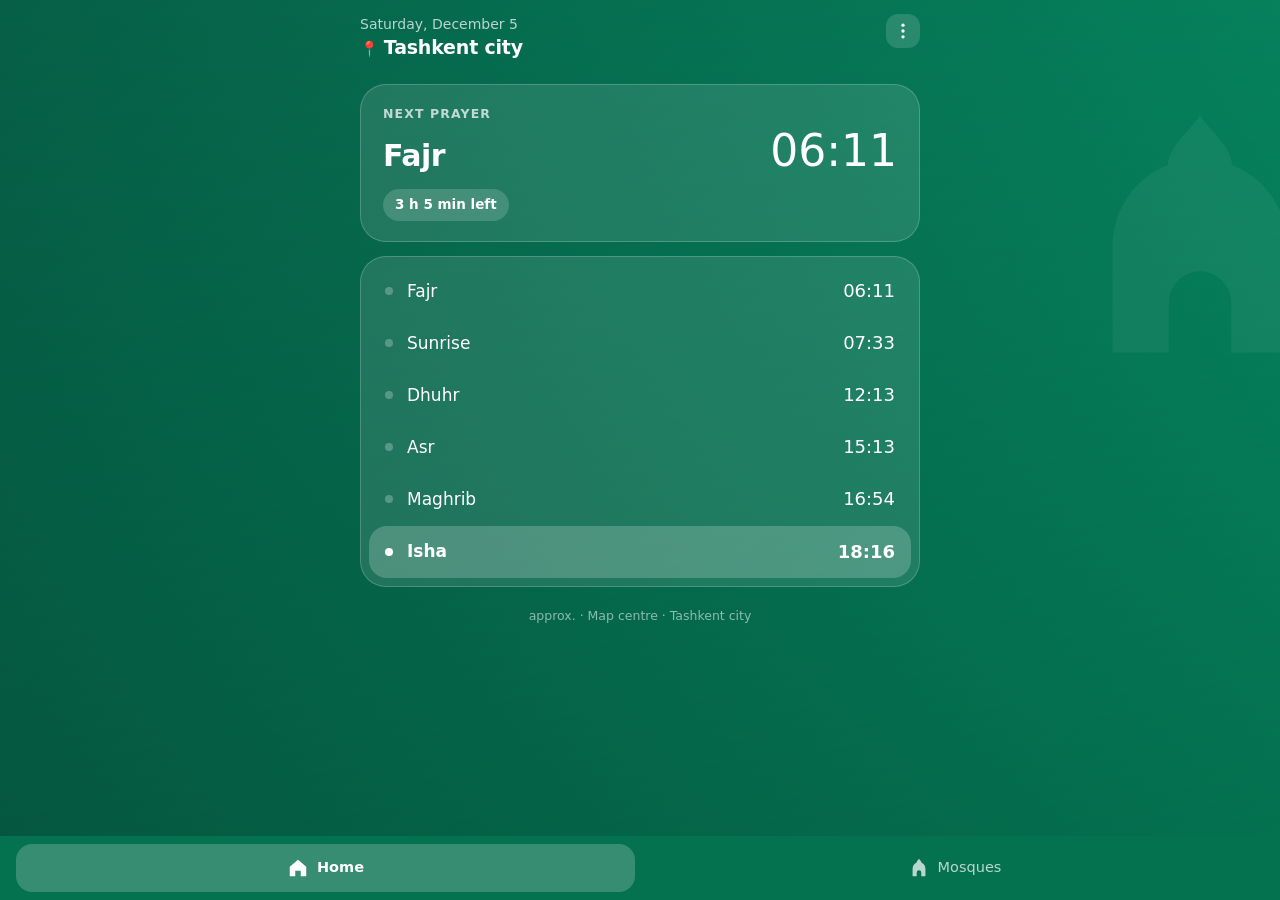
==== commit 148d4e04: "Web: home page with glass prayer cards, Home/Mosques bottom bar, paged mosque list with photo and ad" ====
--- a/web/index.html
+++ b/web/index.html
@@ -4,6 +4,7 @@
 <meta charset="utf-8">
 <meta name="viewport" content="width=device-width, initial-scale=1, viewport-fit=cover">
 <meta name="theme-color" content="#047857">
+<script src="theme-init.js"></script>
 <title data-i18n="app.title">Masjid xaritasi</title>
 <link rel="preconnect" href="https://tiles.openfreemap.org" crossorigin>
 <link rel="preload" as="fetch" href="https://tiles.openfreemap.org/styles/liberty" crossorigin>
@@ -17,13 +18,32 @@
 <script src="app.js" defer></script>
 </head>
 <body>
-<header id="prayer" role="region" data-i18n-aria="prayer.region">
-  <select id="region" data-i18n-aria="prayer.region"></select>
+<!-- home page: today's prayer times -->
+<main id="home">
+  <div class="home-top">
+    <div><div id="home-date"></div><div id="home-place"></div></div>
+    <button class="more-btn" type="button" data-i18n-aria="menu.more" aria-haspopup="menu"></button>
+  </div>
+  <section class="glass hero">
+    <div class="hero-lab" data-i18n="home.next"></div>
+    <div class="hero-row"><span id="hero-name"></span><span id="hero-time"></span></div>
+    <div id="hero-left" class="pill"></div>
+  </section>
+  <section id="home-times" class="glass"></section>
+  <div id="home-note"></div>
+</main>
+
+<!-- the mosques as a list -->
+<section id="list-page">
+  <header class="strip"><h1 data-i18n="nav.mosques">Masjidlar</h1><button class="more-btn" type="button" data-i18n-aria="menu.more" aria-haspopup="menu"></button></header>
+  <div id="list-hint" hidden></div>
+  <div id="list"></div>
+  <div id="list-more"></div>
+</section>
+
+<header id="prayer" class="strip" role="region" data-i18n-aria="prayer.region">
   <div id="ptimes"></div>
-  <button id="prefresh" class="icon-btn" data-i18n-aria="btn.refresh" type="button">
-    <svg viewBox="0 0 24 24" width="18" height="18" aria-hidden="true"><path fill="none" stroke="currentColor" stroke-width="2" stroke-linecap="round" stroke-linejoin="round" d="M20 11a8 8 0 1 0-2.3 5.7M20 4v7h-7"/></svg>
-  </button>
-  <select id="lang" data-i18n-aria="lang.label"></select>
+  <button class="more-btn" type="button" data-i18n-aria="menu.more" aria-haspopup="menu"></button>
 </header>
 
 <div id="map"></div>
@@ -39,9 +59,9 @@
   <span data-i18n="nearest.btn">Eng yaqin masjid</span>
 </button>
 
-<button id="add-btn" class="fab" type="button">
-  <svg viewBox="0 0 24 24" width="20" height="20" aria-hidden="true"><path d="M12 5v14M5 12h14" stroke="currentColor" stroke-width="2.4" stroke-linecap="round"/></svg>
-  <span data-i18n="btn.add">Masjid qoʻshish</span>
+<button id="view-fab" class="fab" type="button">
+  <svg viewBox="0 0 24 24" width="20" height="20" aria-hidden="true"></svg>
+  <span></span>
 </button>
 
 <div id="add-bar" hidden>
@@ -58,6 +78,11 @@
 </aside>
 
 <div id="maperr" role="alert" hidden><span id="maperr-text"></span> <button id="maperr-retry" class="btn small" type="button" data-i18n="btn.retry">Qayta urinish</button></div>
+<nav id="nav">
+  <button id="nav-home" type="button"><svg viewBox="0 0 24 24" width="22" height="22" aria-hidden="true"><path fill="currentColor" d="M12 3 3 10.5V21h6v-6h6v6h6V10.5z"/></svg><span data-i18n="nav.home">Bosh sahifa</span></button>
+  <button id="nav-mosques" type="button"><svg viewBox="0 0 24 24" width="22" height="22" aria-hidden="true"><path fill="currentColor" d="M12 2c1 1.6 2.6 2.4 2.6 4.4a2.6 2.6 0 0 1-5.2 0C9.4 4.4 11 3.6 12 2zM5 21V12.5a7 7 0 0 1 14 0V21h-4.5v-4a2.5 2.5 0 0 0-5 0v4z"/></svg><span data-i18n="nav.mosques">Masjidlar</span></button>
+</nav>
+<div id="menu" role="menu" hidden></div>
 <div id="toast" role="status" aria-live="polite" hidden></div>
 </body>
 </html>
--- a/web/style.css
+++ b/web/style.css
@@ -1,11 +1,18 @@
 /* masjid-uz: white + green, light, fast (no web fonts, no frameworks). */
 :root{
   --g900:#064e3b;--g800:#065f46;--g700:#047857;--g600:#059669;--g500:#10b981;--g200:#a7f3d0;--g100:#d1fae5;--g50:#ecfdf5;
-  --bg:#fff;--soft:#f6faf8;--fg:#0f2a21;--muted:#5b7068;--line:#e2ece7;
+  --bg:#fff;--surface:#fff;--soft:#f6faf8;--fg:#0f2a21;--muted:#5b7068;--line:#e2ece7;--canvas:#f4f8f5;
+  --btn:#059669;--btn-hover:#047857;--stripA:#065f46;--stripB:#059669;--toast:#064e3b;--nav-h:calc(64px + env(safe-area-inset-bottom));
   --warn:#b45309;--warn-bg:#fef3c7;--danger:#b91c1c;
   --strip:46px;--r:14px;--sh:0 4px 18px rgba(6,78,59,.16);--sh-sm:0 2px 8px rgba(6,78,59,.14);
   --ease:cubic-bezier(.2,.8,.2,1);
   color-scheme:light;
+}
+:root[data-theme=dark]{
+  --g900:#e6eeea;--g800:#86d9b8;--g700:#4ccb9a;--g200:#2e4a42;--g100:#22332f;--g50:#1c2926;
+  --bg:#101416;--surface:#181d20;--soft:#1f2528;--fg:#e8ecee;--muted:#9aa5ab;--line:#2b3237;--canvas:#101416;
+  --warn:#fbbf24;--warn-bg:#33260a;--danger:#f87171;--stripA:#12211e;--stripB:#1b3b33;--toast:#2b3237;
+  --sh:0 4px 18px rgba(0,0,0,.5);--sh-sm:0 2px 8px rgba(0,0,0,.45);color-scheme:dark;
 }
 *{box-sizing:border-box;-webkit-tap-highlight-color:transparent}
 [hidden]{display:none!important}
@@ -15,20 +22,15 @@
 button,input,select,textarea{font:inherit;color:inherit}
 button{cursor:pointer}
 :focus-visible{outline:3px solid var(--g200);outline-offset:1px}
-#map{position:absolute;inset:0;background:#f4f8f5}
+#map{position:absolute;left:0;right:0;top:0;bottom:var(--nav-h);background:var(--canvas)}
 
 /* ---------- top strip: daily prayer times ---------- */
 #prayer{position:absolute;left:0;right:0;top:0;z-index:20;height:calc(var(--strip) + env(safe-area-inset-top));padding:env(safe-area-inset-top) 8px 0;
-  display:flex;align-items:center;gap:8px;color:#fff;font-size:13px;background:linear-gradient(90deg,var(--g800),var(--g600));box-shadow:0 2px 10px rgba(6,78,59,.28)}
-#prayer select{flex:none;width:auto;max-width:176px;text-overflow:ellipsis;height:32px;padding:0 8px;border-radius:10px;border:1px solid rgba(255,255,255,.35);background:rgba(255,255,255,.14);
-  color:#fff;font-size:13px;appearance:none;-webkit-appearance:none;cursor:pointer;transition:background .15s}
-#prayer select:hover{background:rgba(255,255,255,.24)}
-#prayer select option{color:#0f2a21;background:#fff}
-#lang{max-width:64px!important;text-align:center;font-weight:700;letter-spacing:.02em}
+  display:flex;align-items:center;gap:8px;color:#fff;font-size:13px;background:linear-gradient(90deg,var(--stripA),var(--stripB));box-shadow:0 2px 10px rgba(6,78,59,.28)}
 #ptimes{display:flex;align-items:center;gap:6px;flex:1;min-width:0;overflow-x:auto;white-space:nowrap;scrollbar-width:none;mask-image:linear-gradient(90deg,#000 92%,transparent)}
 #ptimes::-webkit-scrollbar{display:none}
 #ptimes span{flex:none;padding:3px 9px;border-radius:99px;opacity:.9}
-#ptimes span.next{background:#fff;color:var(--g800);font-weight:700;opacity:1;box-shadow:0 1px 4px rgba(0,0,0,.18)}
+#ptimes span.next{background:#fff;color:#065f46;font-weight:700;opacity:1;box-shadow:0 1px 4px rgba(0,0,0,.18)}
 #ptimes span.info{opacity:.75;padding-left:2px}
 .icon-btn{flex:none;display:inline-grid;place-items:center;width:32px;height:32px;padding:0;border-radius:10px;border:1px solid rgba(255,255,255,.35);background:rgba(255,255,255,.14);color:#fff;transition:background .15s,transform .15s}
 .icon-btn:hover{background:rgba(255,255,255,.26)}.icon-btn:active{transform:scale(.92)}
@@ -38,9 +40,9 @@
 /* ---------- search ---------- */
 #search{position:absolute;z-index:15;left:12px;top:calc(var(--strip) + 10px + env(safe-area-inset-top));width:min(360px,calc(100% - 76px))}
 #search>svg{position:absolute;left:13px;top:12px;color:var(--g600);pointer-events:none}
-#search input{width:100%;height:42px;padding:0 14px 0 38px;border-radius:99px;border:1px solid var(--line);background:#fff;box-shadow:var(--sh-sm);transition:box-shadow .2s,border-color .2s}
+#search input{width:100%;height:42px;padding:0 14px 0 38px;border-radius:99px;border:1px solid var(--line);background:var(--surface);box-shadow:var(--sh-sm);transition:box-shadow .2s,border-color .2s}
 #search input:focus{outline:none;border-color:var(--g500);box-shadow:0 0 0 4px rgba(16,185,129,.18),var(--sh-sm)}
-#results{list-style:none;margin:6px 0 0;padding:6px;background:#fff;border-radius:var(--r);box-shadow:var(--sh);max-height:52vh;overflow:auto;animation:pop .16s var(--ease)}
+#results{list-style:none;margin:6px 0 0;padding:6px;background:var(--surface);border-radius:var(--r);box-shadow:var(--sh);max-height:52vh;overflow:auto;animation:pop .16s var(--ease)}
 #results li{padding:10px 12px;border-radius:10px;cursor:pointer;transition:background .12s}
 #results li:hover,#results li:focus{background:var(--g50)}
 #results li.muted{color:var(--muted);cursor:default}
@@ -55,30 +57,30 @@
 
 /* ---------- buttons ---------- */
 .btn,.fab{display:inline-flex;align-items:center;justify-content:center;gap:8px;min-height:42px;padding:0 16px;border:1px solid transparent;border-radius:12px;font-weight:600;
-  background:var(--g600);color:#fff;text-decoration:none;transition:background .15s,transform .12s,box-shadow .2s}
-.btn:hover,.fab:hover{background:var(--g700)}
+  background:var(--btn);color:#fff;text-decoration:none;transition:background .15s,transform .12s,box-shadow .2s}
+.btn:hover,.fab:hover{background:var(--btn-hover)}
 .btn:active,.fab:active{transform:scale(.97)}
 .btn.small{min-height:34px;padding:0 12px;border-radius:10px;font-size:14px}
-.btn.ghost{background:#fff;color:var(--g700);border-color:var(--g200)}
+.btn.ghost{background:var(--surface);color:var(--g700);border-color:var(--g200)}
 .btn.ghost:hover{background:var(--g50)}
-.btn.danger{background:#fff;color:var(--danger);border-color:#fecaca}
-.btn.danger:hover{background:#fef2f2}
+.btn.danger{background:var(--surface);color:var(--danger);border-color:#fecaca}
+.btn.danger:hover{background:var(--soft)}
 .btn[disabled]{opacity:.55;pointer-events:none}
-.fab{position:absolute;z-index:15;right:12px;bottom:calc(22px + env(safe-area-inset-bottom));min-height:50px;padding:0 20px;border-radius:99px;box-shadow:var(--sh);font-size:15px;animation:pop .3s var(--ease)}
+.fab{position:absolute;z-index:15;right:12px;bottom:calc(var(--nav-h) + 16px);min-height:50px;padding:0 20px;border-radius:99px;box-shadow:var(--sh);font-size:15px;animation:pop .3s var(--ease)}
 #add-bar{position:absolute;z-index:16;left:12px;right:12px;top:calc(var(--strip) + 10px + env(safe-area-inset-top));display:flex;gap:10px;align-items:center;justify-content:space-between;
-  padding:8px 8px 8px 16px;border-radius:99px;background:var(--g700);color:#fff;font-weight:600;box-shadow:var(--sh);animation:pop .2s var(--ease)}
+  padding:8px 8px 8px 16px;border-radius:99px;background:var(--btn-hover);color:#fff;font-weight:600;box-shadow:var(--sh);animation:pop .2s var(--ease)}
 #add-bar .btn.ghost{background:rgba(255,255,255,.16);color:#fff;border-color:rgba(255,255,255,.4)}
 
 /* ---------- panel (bottom sheet on phones, card on wide screens) ---------- */
-#panel{position:absolute;z-index:18;left:0;right:0;bottom:0;max-height:56vh;max-height:56dvh;overflow:auto;overscroll-behavior:contain;background:#fff;border-radius:22px 22px 0 0;
-  padding:8px 18px calc(20px + env(safe-area-inset-bottom));box-shadow:0 -6px 28px rgba(6,78,59,.2);animation:sheet .28s var(--ease);scrollbar-width:thin}
+#panel{position:absolute;z-index:18;left:0;right:0;bottom:var(--nav-h);max-height:calc(56vh - var(--nav-h));max-height:calc(56dvh - var(--nav-h));overflow:auto;overscroll-behavior:contain;background:var(--surface);border-radius:22px 22px 0 0;
+  padding:8px 18px 20px;box-shadow:0 -6px 28px rgba(6,78,59,.2);animation:sheet .28s var(--ease);scrollbar-width:thin}
 .grabber{width:42px;height:4px;border-radius:4px;background:var(--line);margin:2px auto 8px}
 #panel .close{position:absolute;right:10px;top:10px;border-color:var(--line);background:var(--soft);color:var(--muted)}
 #panel .close:hover{background:var(--g50);color:var(--g700)}
 @keyframes sheet{from{transform:translateY(40px);opacity:0}to{transform:none;opacity:1}}
 @keyframes slide{from{transform:translateX(-24px);opacity:0}to{transform:none;opacity:1}}
 @media(min-width:700px),(orientation:landscape) and (max-height:520px){
-  #panel{left:12px;right:auto;top:calc(var(--strip) + 64px);bottom:12px;width:min(390px,56vw);max-height:none;border-radius:20px;padding-top:18px;animation:slide .28s var(--ease);box-shadow:var(--sh)}
+  #panel{left:12px;right:auto;top:calc(var(--strip) + 64px);bottom:calc(var(--nav-h) + 12px);width:min(390px,56vw);max-height:none;border-radius:20px;padding-top:18px;animation:slide .28s var(--ease);box-shadow:var(--sh)}
   .grabber{display:none}
 }
 #panel-body>div{animation:fade .22s var(--ease)}
@@ -92,26 +94,24 @@
 
 .badge{display:inline-flex;align-items:center;gap:6px;padding:4px 10px;border-radius:99px;font-size:12.5px;font-weight:600;background:var(--g100);color:var(--g800)}
 .badge::before{content:"";width:7px;height:7px;border-radius:50%;background:var(--g600)}
-.badge.verified{background:var(--g700);color:#fff}.badge.verified::before{background:#fff}
+.badge.verified{background:var(--btn-hover);color:#fff}.badge.verified::before{background:#fff}
 .badge.neutral{background:#eef3f0;color:var(--muted)}.badge.neutral::before{background:#9fb3aa}
 .badge.reported{background:var(--warn-bg);color:var(--warn)}.badge.reported::before{background:var(--warn)}
 
 /* prayer-time tiles */
-.times{display:grid;grid-template-columns:repeat(3,1fr);gap:8px}
-.tile{padding:10px 8px;border-radius:12px;background:var(--soft);border:1px solid var(--line);text-align:center}
+.times,.grid{display:flex;flex-wrap:wrap;gap:8px}
+.tile{flex:1 1 calc(33.333% - 8px);min-width:92px;padding:10px 8px;border-radius:12px;background:var(--soft);border:1px solid var(--line);text-align:center}
 .tile b{display:block;font-size:19px;color:var(--g800);font-variant-numeric:tabular-nums}
 .tile small{display:block;color:var(--muted);font-size:12px}
 .tile.empty b{color:#b6c4be;font-weight:500}
-.tile.jumuah{background:var(--g50);border-color:var(--g200)}
 
 /* forms */
 label{display:block;margin:12px 0 4px;font-size:13px;font-weight:600;color:var(--muted)}
-input,select,textarea{width:100%;padding:10px 12px;border-radius:12px;border:1px solid var(--line);background:#fff;transition:border-color .15s,box-shadow .15s}
+input,select,textarea{width:100%;padding:10px 12px;border-radius:12px;border:1px solid var(--line);background:var(--surface);transition:border-color .15s,box-shadow .15s}
 input:focus,select:focus,textarea:focus{outline:none;border-color:var(--g500);box-shadow:0 0 0 4px rgba(16,185,129,.16)}
-.grid{display:grid;grid-template-columns:repeat(3,1fr);gap:8px}
+.grid>div{flex:1 1 calc(33.333% - 8px);min-width:92px}
 .grid label{margin-top:4px;font-size:12px}
 .grid input{padding:8px 6px;text-align:center}
-@media(max-width:380px){.grid,.times{grid-template-columns:repeat(2,1fr)}}
 
 .hist{margin:10px 0;padding:2px 0 2px 12px;border-left:3px solid var(--g200);font-size:13.5px}
 .hist b{color:var(--g800)}
@@ -119,18 +119,113 @@
 .link-btn{margin-top:8px}
 
 /* skeleton while a mosque loads */
-.sk{border-radius:10px;background:linear-gradient(90deg,#eef4f1 25%,#e2ece7 37%,#eef4f1 63%);background-size:400% 100%;animation:sk 1.2s ease infinite}
+.sk{border-radius:10px;background:linear-gradient(90deg,var(--soft) 25%,var(--line) 37%,var(--soft) 63%);background-size:400% 100%;animation:sk 1.2s ease infinite}
 @keyframes sk{0%{background-position:100% 0}100%{background-position:0 0}}
 
-#toast{position:absolute;z-index:40;left:50%;transform:translateX(-50%);bottom:calc(92px + env(safe-area-inset-bottom));max-width:min(92vw,420px);padding:11px 18px;border-radius:99px;
-  background:var(--g900);color:#fff;font-weight:500;box-shadow:var(--sh);text-align:center;animation:pop .2s var(--ease)}
+#toast{position:absolute;z-index:40;left:50%;transform:translateX(-50%);bottom:calc(var(--nav-h) + 76px);max-width:min(92vw,420px);padding:11px 18px;border-radius:99px;
+  background:var(--toast);color:#fff;font-weight:500;box-shadow:var(--sh);text-align:center;animation:pop .2s var(--ease)}
 #maperr{position:absolute;z-index:30;left:12px;right:12px;top:calc(var(--strip) + 64px + env(safe-area-inset-top));display:flex;gap:10px;align-items:center;justify-content:space-between;
   padding:10px 12px;border-radius:var(--r);background:#fff7ed;border:1px solid #fdba74;color:#7c2d12;box-shadow:var(--sh)}
 @media(prefers-reduced-motion:reduce){*,*::before,*::after{animation-duration:.001ms!important;transition-duration:.001ms!important}}
 
 /* nearest-mosque button and "you are here" dot */
 .chip-btn{position:absolute;z-index:15;left:12px;top:calc(var(--strip) + 60px + env(safe-area-inset-top));display:inline-flex;align-items:center;gap:7px;height:36px;padding:0 14px 0 11px;
-  border-radius:99px;border:1px solid var(--g200);background:#fff;color:var(--g700);font-weight:600;font-size:14px;box-shadow:var(--sh-sm);transition:background .15s,transform .12s;animation:pop .3s var(--ease)}
+  border-radius:99px;border:1px solid var(--g200);background:var(--surface);color:var(--g700);font-weight:600;font-size:14px;box-shadow:var(--sh-sm);transition:background .15s,transform .12s;animation:pop .3s var(--ease)}
 .chip-btn:hover{background:var(--g50)}.chip-btn:active{transform:scale(.96)}.chip-btn[disabled]{opacity:.6;pointer-events:none}
 .me-dot{width:18px;height:18px;border-radius:50%;background:#2563eb;border:3px solid #fff;box-shadow:0 0 0 6px rgba(37,99,235,.22),0 1px 5px rgba(0,0,0,.35)}
 .dist{display:inline-flex;align-items:center;gap:6px;margin:8px 0 2px;padding:5px 11px;border-radius:99px;background:var(--g50);border:1px solid var(--g200);color:var(--g800);font-weight:700;font-size:13px}
+
+.times-meta{margin:8px 2px 0;font-weight:600}
+.cta{display:flex;align-items:center;gap:12px;flex-wrap:wrap;margin:10px 0 2px;padding:12px 14px;border-radius:14px;background:var(--g50);border:1px dashed var(--g200)}
+.cta p{margin:0;flex:1 1 200px;color:var(--g800);font-size:14px}
+
+.photo-wrap{margin:0 0 10px}.photo{display:block;width:100%;height:150px;object-fit:cover;border-radius:14px;background:var(--g50)}
+.photo-credit{text-align:right;font-size:11.5px;margin-top:3px}.photo-credit a,.photo-credit span{color:var(--muted);text-decoration:none}
+#results li .addr{margin-top:1px}
+
+/* ---------- night mode: map controls ---------- */
+:root[data-theme=dark] .maplibregl-ctrl-group{background:var(--surface)}
+:root[data-theme=dark] .maplibregl-ctrl-group button+button{border-top-color:var(--line)}
+:root[data-theme=dark] .maplibregl-ctrl-icon{filter:invert(1) hue-rotate(180deg)}
+:root[data-theme=dark] .maplibregl-popup-content{background:var(--surface);color:var(--fg)}
+:root[data-theme=dark] .maplibregl-popup-tip{border-top-color:var(--surface)!important;border-bottom-color:var(--surface)!important}
+:root[data-theme=dark] .maplibregl-ctrl-attrib{background:rgba(24,29,32,.8)!important;color:var(--muted)}
+:root[data-theme=dark] .maplibregl-ctrl-attrib a{color:var(--muted)}
+:root[data-theme=dark] .dup{background:var(--warn-bg);border-color:#6b4e0f}
+
+/* ---------- strip: one "⋮" button instead of many ---------- */
+.more-btn{flex:none;display:inline-grid;place-items:center;width:34px;height:34px;padding:0;border-radius:12px;border:0;background:rgba(255,255,255,.14);color:#fff;transition:background .15s,transform .12s}
+.more-btn:hover{background:rgba(255,255,255,.26)}.more-btn:active{transform:scale(.92)}
+.strip{display:flex;align-items:center;gap:8px}
+#list-page .strip,header.strip{color:#fff}
+#list-page>.strip{position:absolute;left:0;right:0;top:0;z-index:20;height:calc(var(--strip) + env(safe-area-inset-top));padding:env(safe-area-inset-top) 10px 0 16px;
+  background:linear-gradient(90deg,var(--stripA),var(--stripB));box-shadow:0 2px 10px rgba(6,78,59,.28);justify-content:space-between}
+#list-page h1{margin:0;font-size:20px;letter-spacing:-.3px}
+
+/* popup menu */
+#menu{position:absolute;z-index:60;min-width:230px;max-width:min(300px,calc(100% - 24px));max-height:70dvh;overflow:auto;padding:6px;border-radius:16px;background:var(--surface);color:var(--fg);box-shadow:var(--sh);animation:pop .16s var(--ease)}
+#menu button{display:flex;align-items:center;gap:12px;width:100%;min-height:44px;padding:0 12px;border:0;border-radius:11px;background:none;text-align:left;font-weight:500}
+#menu button:hover,#menu button:focus-visible{background:var(--g50)}
+#menu button svg{flex:none;color:var(--g700)}
+#menu button .v{margin-left:auto;padding-left:12px;color:var(--muted);font-weight:400;font-size:13px;max-width:45%;overflow:hidden;text-overflow:ellipsis;white-space:nowrap}
+#menu .mt{padding:8px 12px 4px;font-weight:700;color:var(--g900)}
+#menu button.on{color:var(--g700);font-weight:700}
+#menu button.on::after{content:"✓";margin-left:auto}
+
+/* ---------- bottom bar: Home | Mosques (always the dark green) ---------- */
+#nav{position:absolute;z-index:25;left:0;right:0;bottom:0;height:var(--nav-h);padding:8px 16px calc(8px + env(safe-area-inset-bottom));display:flex;gap:10px;
+  background:color-mix(in srgb,var(--stripB) 75%,#000)}
+#nav button{flex:1;display:flex;align-items:center;justify-content:center;gap:8px;border:0;border-radius:16px;background:transparent;color:rgba(255,255,255,.72);font-weight:500;font-size:14.5px;transition:background .22s var(--ease),color .22s}
+#nav button.on{background:rgba(255,255,255,.2);color:#fff;font-weight:700}
+#view-fab{left:auto;right:12px}
+
+/* ---------- home page: glass cards over the green ---------- */
+#home{position:absolute;left:0;right:0;top:0;bottom:var(--nav-h);overflow:auto;padding:calc(14px + env(safe-area-inset-top)) 20px 24px;color:#fff;
+  background:linear-gradient(180deg,transparent,rgba(0,0,0,.25)),linear-gradient(135deg,var(--stripA),var(--stripB))}
+#home::before{content:"";position:absolute;right:-70px;top:90px;width:300px;height:300px;opacity:.05;pointer-events:none;
+  background:url("data:image/svg+xml,%3Csvg xmlns='http://www.w3.org/2000/svg' viewBox='0 0 24 24'%3E%3Cpath fill='%23fff' d='M12 2c1 1.6 2.6 2.4 2.6 4.4a2.6 2.6 0 0 1-5.2 0C9.4 4.4 11 3.6 12 2zM5 21V12.5a7 7 0 0 1 14 0V21h-4.5v-4a2.5 2.5 0 0 0-5 0v4z'/%3E%3C/svg%3E") no-repeat center/contain}
+.home-top{display:flex;justify-content:space-between;align-items:flex-start;gap:12px;max-width:560px;margin:0 auto 22px}
+#home-date{color:rgba(255,255,255,.72);font-size:14px;font-weight:500}
+#home-place{font-size:19px;font-weight:700;letter-spacing:-.2px}
+#home-place::before{content:"📍 ";font-size:15px}
+.glass{max-width:560px;margin:0 auto 14px;border-radius:26px;background:rgba(255,255,255,.11);border:1px solid rgba(255,255,255,.2)}
+.hero{padding:20px 22px}
+.hero-lab{font-size:12.5px;font-weight:700;letter-spacing:1.1px;text-transform:uppercase;color:rgba(255,255,255,.72)}
+.hero-row{display:flex;justify-content:space-between;align-items:baseline;gap:12px;margin:6px 0 12px}
+#hero-name{font-size:30px;font-weight:700;letter-spacing:-.5px}
+#hero-time{font-size:44px;font-weight:300;line-height:1;font-variant-numeric:tabular-nums}
+.pill{display:inline-block;padding:6px 12px;border-radius:99px;background:rgba(255,255,255,.16);font-size:13.5px;font-weight:600}
+#home-times{padding:8px}
+.trow{display:flex;align-items:center;gap:14px;padding:13px 16px;border-radius:18px;font-size:17px}
+.trow i{width:8px;height:8px;border-radius:50%;background:rgba(255,255,255,.25)}
+.trow span{flex:1;font-weight:500}.trow b{font-weight:500;font-size:18px;font-variant-numeric:tabular-nums}
+.trow.past{opacity:.55}
+.trow.cur{background:rgba(255,255,255,.2)}.trow.cur i{background:#fff}.trow.cur span,.trow.cur b{font-weight:700}
+#home-note{max-width:560px;margin:0 auto;padding:6px;text-align:center;color:rgba(255,255,255,.55);font-size:12.5px}
+
+/* ---------- list page ---------- */
+#list-page{position:absolute;left:0;right:0;top:0;bottom:var(--nav-h);overflow:auto;background:var(--canvas);padding:calc(var(--strip) + 66px + env(safe-area-inset-top)) 14px 90px}
+#list{max-width:680px;margin:0 auto}
+.card{display:flex;gap:12px;width:100%;margin:0 0 10px;padding:12px;border:0;border-radius:20px;background:var(--surface);box-shadow:var(--sh-sm);text-align:left;color:inherit;transition:transform .12s}
+.card:active{transform:scale(.985)}
+.card .ph{flex:none;width:76px;height:76px;border-radius:14px;object-fit:cover;background:var(--g50)}
+.card .ic{flex:none;display:grid;place-items:center;width:44px;height:44px;border-radius:14px;background:var(--g50);color:var(--g600)}
+.card .tx{min-width:0;flex:1}
+.card .nm{font-size:16px;font-weight:700;line-height:1.25;color:var(--g900);overflow:hidden;display:-webkit-box;-webkit-line-clamp:2;-webkit-box-orient:vertical}
+.card .ad{margin-top:3px;font-size:13.5px;line-height:1.3;color:var(--muted);overflow:hidden;display:-webkit-box;-webkit-line-clamp:2;-webkit-box-orient:vertical}
+.card .mt{margin-top:8px;display:flex;flex-wrap:wrap;gap:4px 12px;font-size:12.5px;font-weight:600;color:var(--g700)}
+#list-hint{max-width:680px;margin:0 auto 10px;padding:12px;border-radius:14px;background:var(--warn-bg);color:var(--warn);font-size:13px}
+#list-more{height:1px}
+#list .sk-card{height:92px;margin:0 0 10px;border-radius:20px}
+
+/* ---------- which page shows what ---------- */
+#home,#list-page,#prayer,#view-fab,#nav-spacer{display:none}
+body[data-page=home] #home{display:block}
+body[data-page=list] #list-page{display:block}
+body[data-page=map] #prayer{display:flex}
+body[data-page=list] #view-fab,body[data-page=map] #view-fab{display:inline-flex}
+body[data-page=home] #search,body[data-page=home] #nearest,body[data-page=home] #map,body[data-page=home] #panel,body[data-page=home] #add-bar,body[data-page=home] #maperr{display:none!important}
+body[data-page=list] #nearest,body[data-page=list] #map,body[data-page=list] #panel,body[data-page=list] #add-bar,body[data-page=list] #maperr{display:none!important}
+body.picking #search,body.picking #nearest,body.picking #view-fab{display:none!important}
+body.panel-open #view-fab{display:none!important}
+#nav{display:flex}
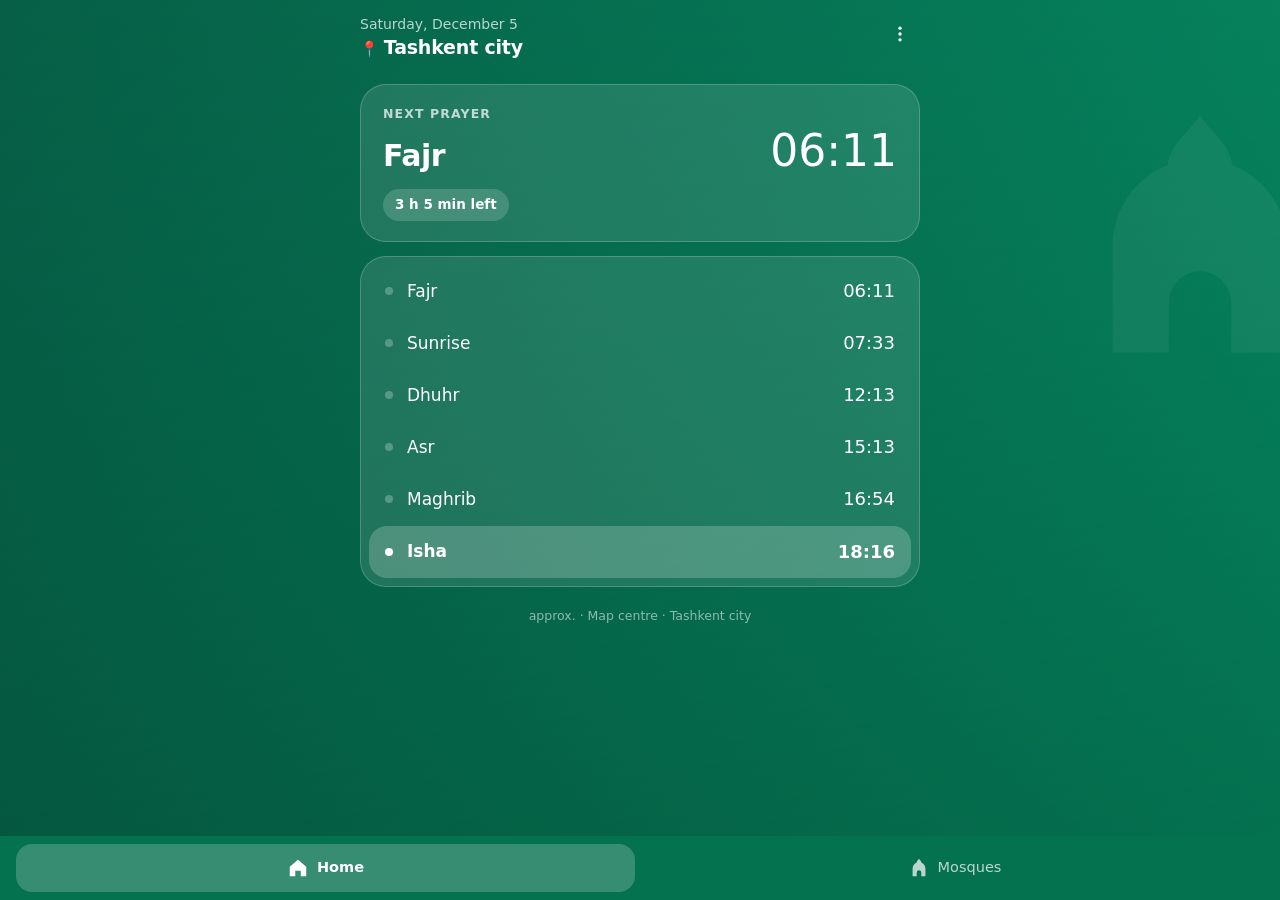
==== commit b48cfc4e: "Web: the prayer-times strip is gone from the map (times live on the home page), the ⋮ button floats " ====
--- a/web/index.html
+++ b/web/index.html
@@ -42,7 +42,6 @@
 </section>
 
 <header id="prayer" class="strip" role="region" data-i18n-aria="prayer.region">
-  <div id="ptimes"></div>
   <button class="more-btn" type="button" data-i18n-aria="menu.more" aria-haspopup="menu"></button>
 </header>
 
--- a/web/style.css
+++ b/web/style.css
@@ -24,14 +24,11 @@
 :focus-visible{outline:3px solid var(--g200);outline-offset:1px}
 #map{position:absolute;left:0;right:0;top:0;bottom:var(--nav-h);background:var(--canvas)}
 
-/* ---------- top strip: daily prayer times ---------- */
-#prayer{position:absolute;left:0;right:0;top:0;z-index:20;height:calc(var(--strip) + env(safe-area-inset-top));padding:env(safe-area-inset-top) 8px 0;
-  display:flex;align-items:center;gap:8px;color:#fff;font-size:13px;background:linear-gradient(90deg,var(--stripA),var(--stripB));box-shadow:0 2px 10px rgba(6,78,59,.28)}
-#ptimes{display:flex;align-items:center;gap:6px;flex:1;min-width:0;overflow-x:auto;white-space:nowrap;scrollbar-width:none;mask-image:linear-gradient(90deg,#000 92%,transparent)}
-#ptimes::-webkit-scrollbar{display:none}
-#ptimes span{flex:none;padding:3px 9px;border-radius:99px;opacity:.9}
-#ptimes span.next{background:#fff;color:#065f46;font-weight:700;opacity:1;box-shadow:0 1px 4px rgba(0,0,0,.18)}
-#ptimes span.info{opacity:.75;padding-left:2px}
+/* ---------- the ⋮ button on the map (the prayer times live on the home page only) ---------- */
+#prayer{position:absolute;right:12px;top:calc(10px + env(safe-area-inset-top));z-index:20;width:42px;height:42px;display:grid;place-items:center;border-radius:50%;
+  background:var(--surface);box-shadow:var(--sh-sm)}
+#prayer .more-btn{color:var(--g700)}
+body[data-page=map]{--strip:0px}
 .icon-btn{flex:none;display:inline-grid;place-items:center;width:32px;height:32px;padding:0;border-radius:10px;border:1px solid rgba(255,255,255,.35);background:rgba(255,255,255,.14);color:#fff;transition:background .15s,transform .15s}
 .icon-btn:hover{background:rgba(255,255,255,.26)}.icon-btn:active{transform:scale(.92)}
 .icon-btn.spin svg{animation:spin .7s linear}
@@ -49,7 +46,7 @@
 @keyframes pop{from{opacity:0;transform:translateY(-4px) scale(.98)}to{opacity:1;transform:none}}
 
 /* ---------- map chrome ---------- */
-.maplibregl-ctrl-top-right{top:calc(var(--strip) + env(safe-area-inset-top))!important}
+.maplibregl-ctrl-top-right{top:calc(var(--strip) + 62px + env(safe-area-inset-top))!important}
 .maplibregl-ctrl-group{border-radius:12px!important;box-shadow:var(--sh-sm)!important;overflow:hidden}
 .maplibregl-ctrl-group button{width:36px;height:36px}
 .maplibregl-popup-content{border-radius:var(--r)!important;padding:14px!important;box-shadow:var(--sh)!important;font:inherit}
@@ -154,8 +151,8 @@
 :root[data-theme=dark] .dup{background:var(--warn-bg);border-color:#6b4e0f}
 
 /* ---------- strip: one "⋮" button instead of many ---------- */
-.more-btn{flex:none;display:inline-grid;place-items:center;width:34px;height:34px;padding:0;border-radius:12px;border:0;background:rgba(255,255,255,.14);color:#fff;transition:background .15s,transform .12s}
-.more-btn:hover{background:rgba(255,255,255,.26)}.more-btn:active{transform:scale(.92)}
+.more-btn{flex:none;display:inline-grid;place-items:center;width:40px;height:40px;padding:0;border-radius:50%;border:0;background:none;color:#fff;transition:transform .12s}
+.more-btn:active{transform:scale(.88)}
 .strip{display:flex;align-items:center;gap:8px}
 #list-page .strip,header.strip{color:#fff}
 #list-page>.strip{position:absolute;left:0;right:0;top:0;z-index:20;height:calc(var(--strip) + env(safe-area-inset-top));padding:env(safe-area-inset-top) 10px 0 16px;
@@ -227,5 +224,7 @@
 body[data-page=home] #search,body[data-page=home] #nearest,body[data-page=home] #map,body[data-page=home] #panel,body[data-page=home] #add-bar,body[data-page=home] #maperr{display:none!important}
 body[data-page=list] #nearest,body[data-page=list] #map,body[data-page=list] #panel,body[data-page=list] #add-bar,body[data-page=list] #maperr{display:none!important}
 body.picking #search,body.picking #nearest,body.picking #view-fab{display:none!important}
-body.panel-open #view-fab{display:none!important}
+#view-fab{transition:bottom .25s var(--ease)}
+body.panel-open #view-fab{bottom:calc(var(--nav-h) + var(--panel-h,0px) + 14px)}
+@media(min-width:700px),(orientation:landscape) and (max-height:520px){body.panel-open #view-fab{bottom:calc(var(--nav-h) + 16px)}}
 #nav{display:flex}
